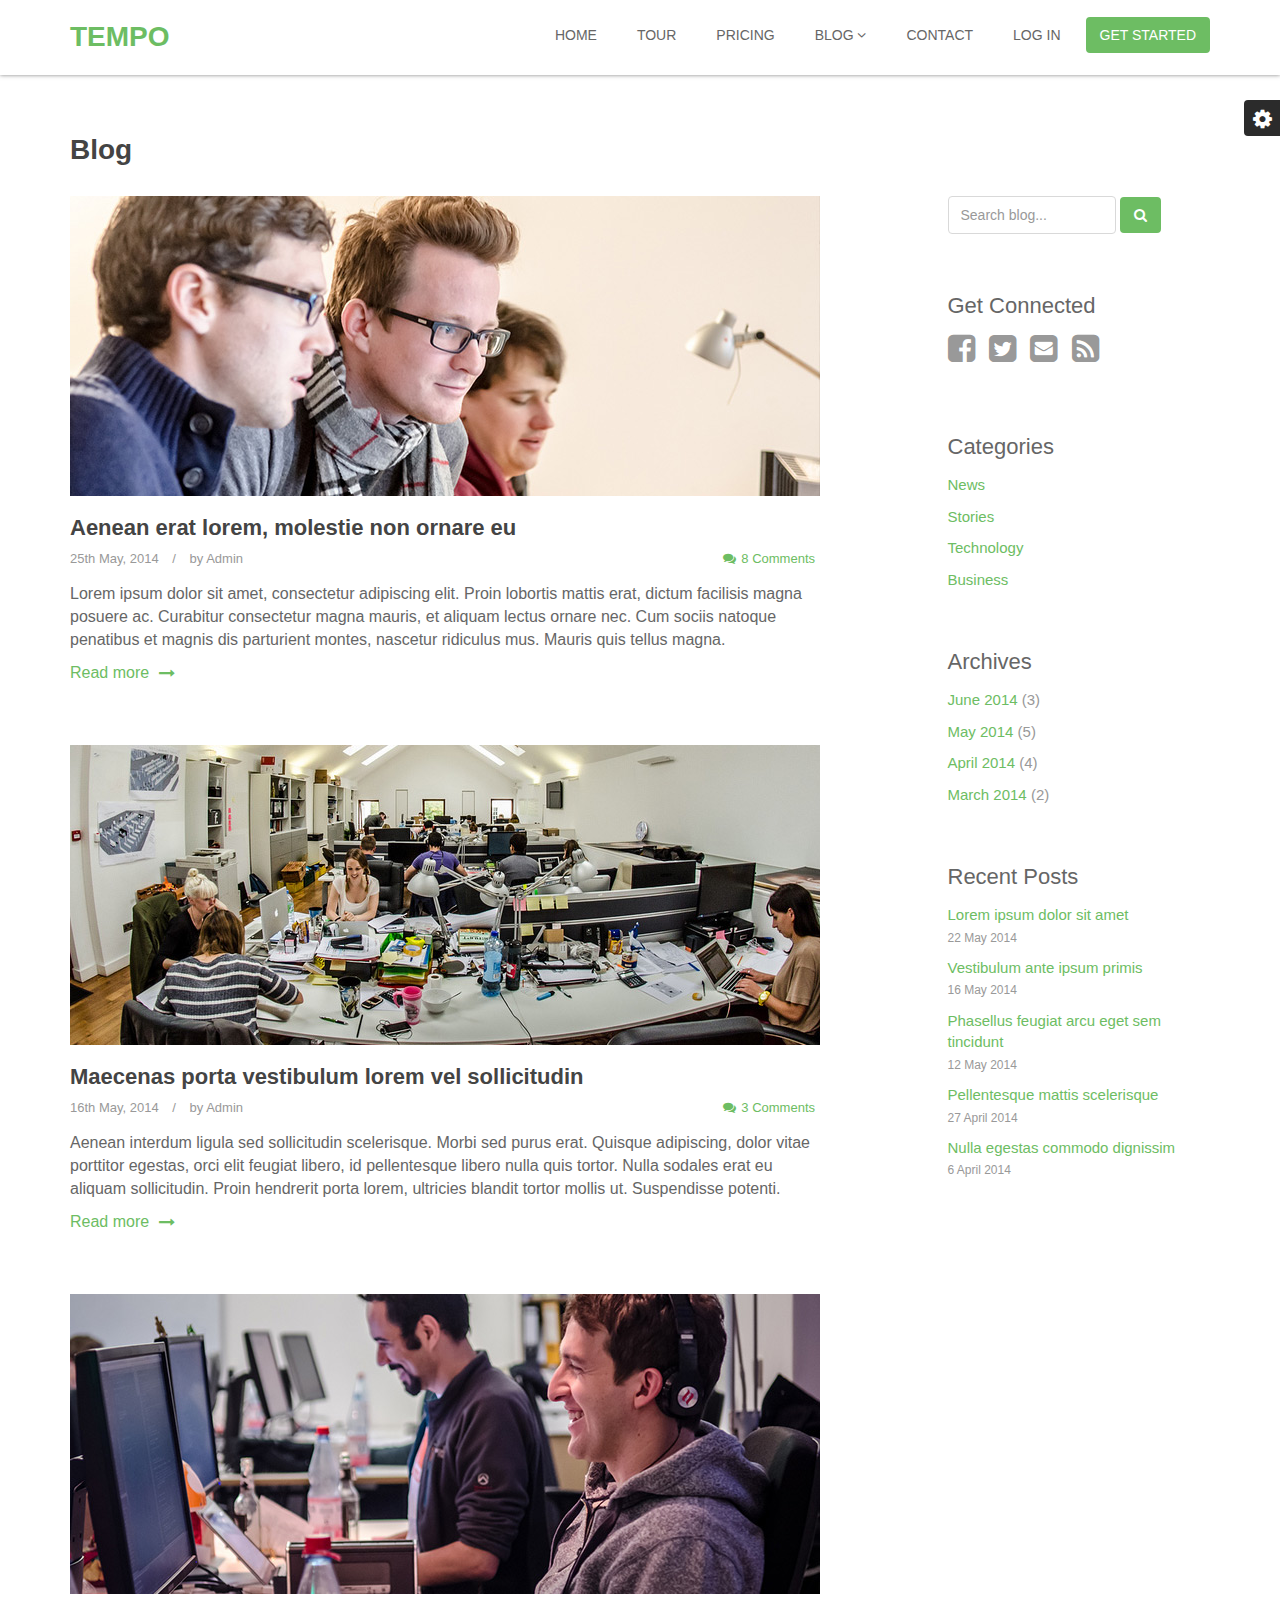
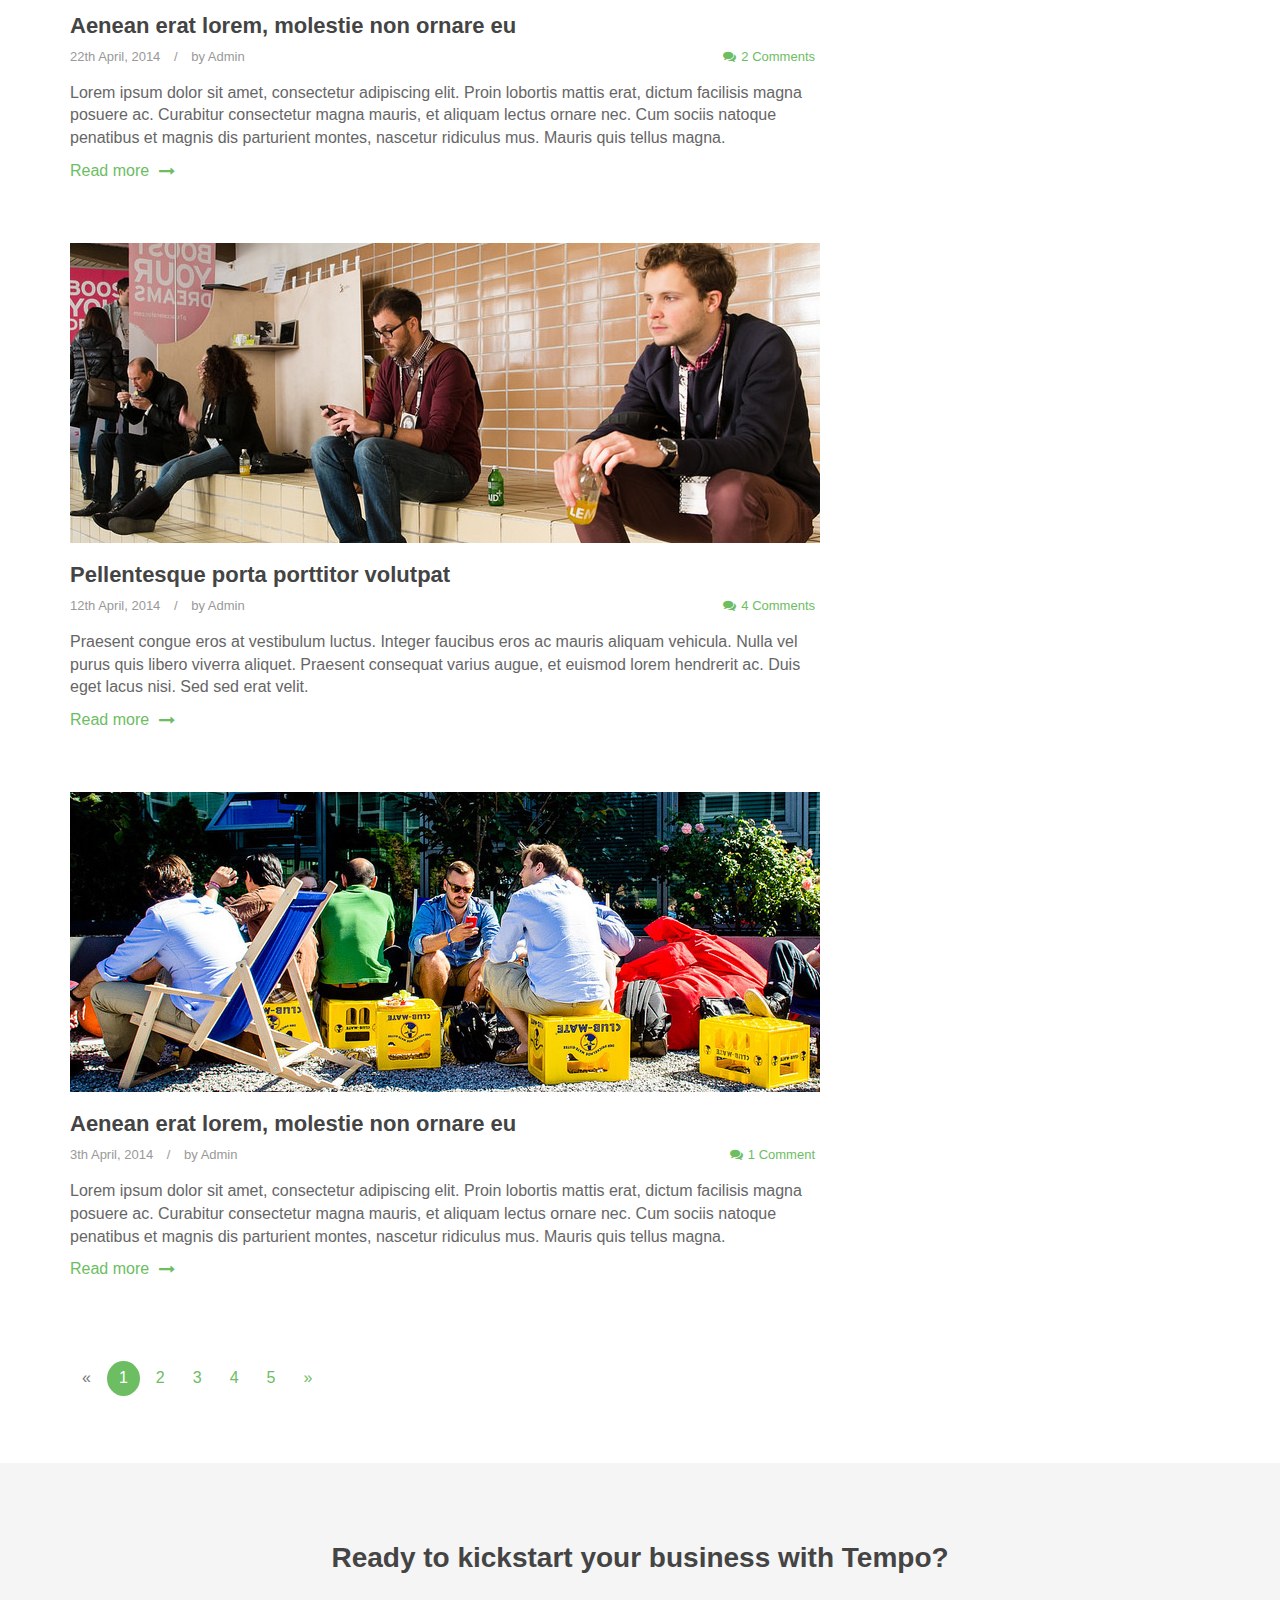
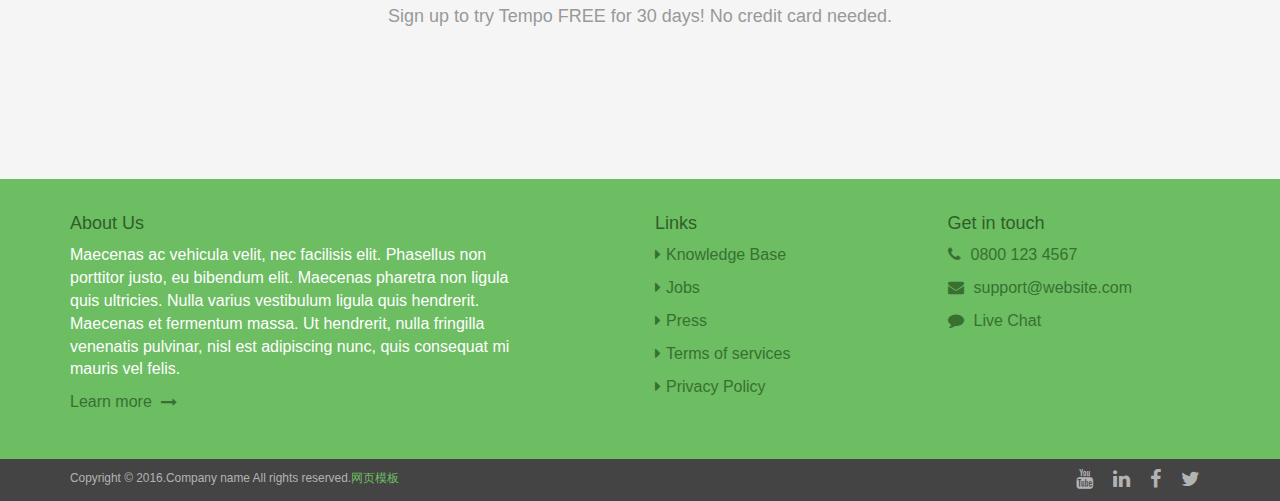
==== personal/src/main/webapp/blog.html @ 887e9d1a "commit" ====
﻿<!DOCTYPE html>
<!--[if IE 8]> <html lang="en" class="ie8"> <![endif]-->  
<!--[if IE 9]> <html lang="en" class="ie9"> <![endif]-->  
<!--[if !IE]><!--> <html lang="en"> <!--<![endif]-->  
<head>
    <title></title>
    <!-- Meta -->
    <meta charset="utf-8">
    <meta http-equiv="X-UA-Compatible" content="IE=edge">
    <meta name="viewport" content="width=device-width, initial-scale=1.0">
    <meta name="description" content="">
    <meta name="author" content="">    
    <link rel="shortcut icon" href="favicon.ico">  
    <!---<link href='http://fonts.googleapis.com/css?family=Lato:300,400,300italic,400italic' rel='stylesheet' type='text/css'>
    <link href='http://fonts.googleapis.com/css?family=Montserrat:400,700' rel='stylesheet' type='text/css'>--->
    <!-- Global CSS -->
    <link rel="stylesheet" href="assets/plugins/bootstrap/css/bootstrap.min.css">   
    <!-- Plugins CSS -->    
    <link rel="stylesheet" href="assets/plugins/font-awesome/css/font-awesome.css">
    <link rel="stylesheet" href="assets/plugins/pe-icon-7-stroke/css/pe-icon-7-stroke.css"> 
    <link rel="stylesheet" href="assets/plugins/animate-css/animate.min.css">
    <!-- Theme CSS -->  
    <link id="theme-style" rel="stylesheet" href="assets/css/styles.css">
    <!-- HTML5 shim and Respond.js for IE8 support of HTML5 elements and media queries -->
    <!--[if lt IE 9]>
      <script src="https://oss.maxcdn.com/html5shiv/3.7.2/html5shiv.min.js"></script>
      <script src="https://oss.maxcdn.com/respond/1.4.2/respond.min.js"></script>
    <![endif]-->
</head> 

<body class="blog-page">    
    <div class="wrapper">
        <!-- ******HEADER****** --> 
        <header id="header" class="header">  
            <div class="container">            
                <h1 class="logo pull-left">
                    <a href="index.html">
                        <span class="logo-title">Tempo</span>
                    </a>
                </h1><!--//logo-->              
                <nav id="main-nav" class="main-nav navbar-right" role="navigation">
                    <div class="navbar-header">
                        <button class="navbar-toggle" type="button" data-toggle="collapse" data-target="#navbar-collapse">
                            <span class="sr-only">Toggle navigation</span>
                            <span class="icon-bar"></span>
                            <span class="icon-bar"></span>
                            <span class="icon-bar"></span>
                        </button><!--//nav-toggle-->
                    </div><!--//navbar-header-->            
                    <div class="navbar-collapse collapse" id="navbar-collapse">
                        <ul class="nav navbar-nav">
                            <li class="nav-item"><a href="index.html">Home</a></li>
                            <li class="nav-item"><a href="tour.html">Tour</a></li>
                            <li class="nav-item"><a href="pricing.html">Pricing</a></li>
                            <li class="nav-item dropdown">
                                <a class="dropdown-toggle" data-toggle="dropdown" data-hover="dropdown" data-delay="0" data-close-others="false" href="blog.html">Blog <i class="fa fa-angle-down"></i></a>
                                <ul class="dropdown-menu">
                                    <li><a href="blog.html">Blog Home</a></li>
                                    <li><a href="blog-single.html">Single Blog Post</a></li>
                                    <li><a href="404.html">404 Page</a></li>
                                    <li><a href="email-templates/tempo-email-color-1.html">Email Template (10 Colour Options)</a></li>           
                                </ul>
                            </li><!--//dropdown--> 
                            <li class="nav-item"><a href="contact.html">Contact</a></li>
                            <li class="nav-item"><button type="button" class="login-trigger btn btn-link" data-toggle="modal" data-target="#login-modal">Log in</button></li>
                            <li class="nav-item nav-item-cta last"><button type="button" class="btn btn-cta btn-cta-primary" data-toggle="modal" data-target="#signup-modal" >Get Started</button></li>
                        </ul><!--//nav-->
                    </div><!--//navabr-collapse-->
                </nav><!--//main-nav-->           
            </div><!--//container-->
        </header><!--//header-->
        
        <!-- ******BLOG LIST****** --> 
        <div class="blog container">
            <h2 class="title">Blog</h2>
            <div class="row">
                <div id="blog-list" class="blog-list section col-md-8 col-sm-8 col-xs-12">
                    <article class="post">
                        <div class="post-thumb">
                            <img class="img-responsive" src="assets/images/posts/post-1.jpg" alt="" />
                        </div><!--//post-thumb-->
                        <div class="content">
                            <h3 class="post-title"><a href="blog-single.html">Aenean erat lorem, molestie non ornare eu</a></h3>
                            <div class="meta">
                                <ul class="meta-list list-inline">                                       
                                	<li class="post-time post_date date updated">25th May, 2014</li>
                                	<li class="post-author"> by <a href="#">Admin</a></li>
                                	<li class="post-comments-link">
                            	        <a href="blog-single.html#comment-area"><i class="fa fa-comments"></i>8 Comments</a>
                            	    </li>
                            	</ul><!--//meta-list-->                           	
                            </div><!--meta-->
                            <div class="post-entry">
                            <p>Lorem ipsum dolor sit amet, consectetur adipiscing elit. Proin lobortis mattis erat, dictum facilisis magna posuere ac. Curabitur consectetur magna mauris, et aliquam lectus ornare nec. Cum sociis natoque penatibus et magnis dis parturient montes, nascetur ridiculus mus. Mauris quis tellus magna.</p>
                            <a class="read-more" href="blog-single.html">Read more <i class="fa fa-long-arrow-right"></i></a>
                            </div>
                        </div>
                    </article><!--//post-->
                    
                    <article class="post">
                        <div class="post-thumb">
                            <img class="img-responsive" src="assets/images/posts/post-2.jpg" alt="" />
                        </div><!--//post-thumb-->
                        <div class="content">
                            <h3 class="post-title"><a href="blog-single.html">Maecenas porta vestibulum lorem vel sollicitudin</a></h3>
                            <div class="meta">
                                <ul class="meta-list list-inline">                                       
                                	<li class="post-time post_date date updated">16th May, 2014</li>
                                	<li class="post-author"> by <a href="#">Admin</a></li>
                                	<li class="post-comments-link">
                            	        <a href="blog-single.html#comment-area"><i class="fa fa-comments"></i>3 Comments</a>
                            	    </li>
                            	</ul><!--//meta-list-->                           	
                            </div><!--meta-->
                            <div class="post-entry">
                            <p>Aenean interdum ligula sed sollicitudin scelerisque. Morbi sed purus erat. Quisque adipiscing, dolor vitae porttitor egestas, orci elit feugiat libero, id pellentesque libero nulla quis tortor. Nulla sodales erat eu aliquam sollicitudin. Proin hendrerit porta lorem, ultricies blandit tortor mollis ut. Suspendisse potenti.</p>
                            <a class="read-more" href="blog-single.html">Read more <i class="fa fa-long-arrow-right"></i></a>
                            </div>
                        </div>
                    </article><!--//post-->
                    
                    <article class="post">
                        <div class="post-thumb">
                            <img class="img-responsive" src="assets/images/posts/post-3.jpg" alt="" />
                        </div><!--//post-thumb-->
                        <div class="content">
                            <h3 class="post-title"><a href="blog-single.html">Aenean erat lorem, molestie non ornare eu</a></h3>
                            <div class="meta">
                                <ul class="meta-list list-inline">                                       
                                	<li class="post-time post_date date updated">22th April, 2014</li>
                                	<li class="post-author"> by <a href="#">Admin</a></li>
                                	<li class="post-comments-link">
                            	        <a href="blog-single.html#comment-area"><i class="fa fa-comments"></i>2 Comments</a>
                            	    </li>
                            	</ul><!--//meta-list-->                           	
                            </div><!--meta-->
                            <div class="post-entry">
                            <p>Lorem ipsum dolor sit amet, consectetur adipiscing elit. Proin lobortis mattis erat, dictum facilisis magna posuere ac. Curabitur consectetur magna mauris, et aliquam lectus ornare nec. Cum sociis natoque penatibus et magnis dis parturient montes, nascetur ridiculus mus. Mauris quis tellus magna.</p>
                            <a class="read-more" href="blog-single.html">Read more <i class="fa fa-long-arrow-right"></i></a>
                            </div>
                        </div>
                    </article><!--//post-->
                    
                    <article class="post">
                        <div class="post-thumb">
                            <img class="img-responsive" src="assets/images/posts/post-4.jpg" alt="" />
                        </div><!--//post-thumb-->
                        <div class="content">
                            <h3 class="post-title"><a href="blog-single.html">Pellentesque porta porttitor volutpat</a></h3>
                            <div class="meta">
                                <ul class="meta-list list-inline">                                       
                                	<li class="post-time post_date date updated">12th April, 2014</li>
                                	<li class="post-author"> by <a href="#">Admin</a></li>
                                	<li class="post-comments-link">
                            	        <a href="blog-single.html#comment-area"><i class="fa fa-comments"></i>4 Comments</a>
                            	    </li>
                            	</ul><!--//meta-list-->                           	
                            </div><!--meta-->
                            <div class="post-entry">
                            <p>Praesent congue eros at vestibulum luctus. Integer faucibus eros ac mauris aliquam vehicula. Nulla vel purus quis libero viverra aliquet. Praesent consequat varius augue, et euismod lorem hendrerit ac. Duis eget lacus nisi. Sed sed erat velit.</p>
                            <a class="read-more" href="blog-single.html">Read more <i class="fa fa-long-arrow-right"></i></a>
                            </div>
                        </div>
                    </article><!--//post-->
                    
                    <article class="post">
                        <div class="post-thumb">
                            <img class="img-responsive" src="assets/images/posts/post-5.jpg" alt="" />
                        </div><!--//post-thumb-->
                        <div class="content">
                            <h3 class="post-title"><a href="blog-single.html">Aenean erat lorem, molestie non ornare eu</a></h3>
                            <div class="meta">
                                <ul class="meta-list list-inline">                                       
                                	<li class="post-time post_date date updated">3th April, 2014</li>
                                	<li class="post-author"> by <a href="#">Admin</a></li>
                                	<li class="post-comments-link">
                            	        <a href="blog-single.html#comment-area"><i class="fa fa-comments"></i>1 Comment</a>
                            	    </li>
                            	</ul><!--//meta-list-->                           	
                            </div><!--meta-->
                            <div class="post-entry">
                            <p>Lorem ipsum dolor sit amet, consectetur adipiscing elit. Proin lobortis mattis erat, dictum facilisis magna posuere ac. Curabitur consectetur magna mauris, et aliquam lectus ornare nec. Cum sociis natoque penatibus et magnis dis parturient montes, nascetur ridiculus mus. Mauris quis tellus magna.</p>
                            <a class="read-more" href="blog-single.html">Read more <i class="fa fa-long-arrow-right"></i></a>
                            </div>
                        </div>
                    </article><!--//post-->
                    <ul class="pagination">
                        <li class="disabled"><a href="#">&laquo;</a></li>
                        <li class="active"><a href="#">1<span class="sr-only">(current)</span></a></li>
                        <li><a href="#">2</a></li>
                        <li><a href="#">3</a></li>
                        <li><a href="#">4</a></li>
                        <li><a href="#">5</a></li>
                        <li><a href="#">&raquo;</a></li>
                    </ul><!--//pagination-->
                </div><!--//blog-list-->
                
                <aside id="blog-sidebar" class="blog-sidebar col-md-3 col-sm-4 col-xs-12 col-md-offset-1 col-sm-offset-0 col-xs-offset-0">
                    <section class="widget search">
                        <h3 class="sr-only title">Search Blog</h3>
                        <form class="search-blog-form">
                            <div class="form-group">
                                <input type="text" class="form-control" placeholder="Search blog...">
                            </div>
                            <button type="submit" class="btn btn-cta btn-cta-primary"><i class="fa fa-search"></i></button>
                        </form>
                    </section><!--//search-->
                    <section class="widget social">
                        <h3 class="title">Get Connected</h3>
                        <ul class="list-inline">
                            <li><a href="#"><i class="fa fa-facebook-square"></i></a></li>
                            <li><a href="#"><i class="fa fa-twitter-square"></i></a></li>
                            <li><a href="#"><i class="fa fa-envelope-square"></i></a></li>
                            <li><a href="#"><i class="fa fa-rss-square"></i></a></li>
                        </ul>
                    </section><!--//widget-->
                    <section class="widget categories">
                        <h3 class="title">Categories</h3>
                        <ul class="list-unstyled">
                            <li><a href="#">News</a></li>
                            <li><a href="#">Stories</a></li>
                            <li><a href="#">Technology</a></li>
                            <li><a href="#">Business</a></li>
                        </ul>
                    </section><!--//widget-->
                    <section class="widget archives">
                        <h3 class="title">Archives</h3>
                        <ul class="list-unstyled">
                            <li><a href="#">June 2014 <span class="count">(3)</span></a></li>
                            <li><a href="#">May 2014 <span class="count">(5)</span></a></li>
                            <li><a href="#">April 2014 <span class="count">(4)</span></a></li>
                            <li><a href="#">March 2014 <span class="count">(2)</span></a></li>
                        </ul>
                    </section><!--//widget-->
                    <section class="widget recent-posts">
                        <h3 class="title">Recent Posts</h3>
                        <ul class="list-unstyled">
                            <li><a href="#">Lorem ipsum dolor sit amet</a><br /><span class="date">22 May 2014</span></li>
                            <li><a href="#">Vestibulum ante ipsum primis</a><br /><span class="date">16 May 2014</span></li>
                            <li><a href="#">Phasellus feugiat arcu eget sem tincidunt </a><br /><span class="date">12 May 2014</span></li>
                            <li><a href="#">Pellentesque mattis scelerisque</a><br /><span class="date">27 April 2014</span></li>
                            <li><a href="#">Nulla egestas commodo dignissim</a><br /><span class="date">6 April 2014</span></li>
                        </ul>
                    </section><!--//widget-->
                </aside><!--//blog-side-bar-->               
            </div><!--//row-->
        </div><!--//blog-->
        
        <!-- ******SIGNUP****** --> 
        <section id="signup" class="signup has-bg-color">
            <div class="container text-center">
                <h2 class="title">Ready to kickstart your business with Tempo?</h2>
                <p class="summary">Sign up to try Tempo FREE for 30 days! No credit card needed.</p>
                <form class="signup-form" method="post" action="#">
                    <div class="form-group">
                        <label class="sr-only" for="semail2">Your email</label>
                        <input type="email" id="semail2" name="semail2" class="form-control" placeholder="Enter your email address" required>
                    </div>
                    <button type="submit" class="btn btn-cta btn-cta-primary">SIGN UP</button>
                </form><!--//signup-form-->
            </div>
        </section><!--//signup-->
        
    </div><!--//wrapper-->
    
    <!-- ******FOOTER****** --> 
    <footer class="footer">
        <div class="footer-content">
            <div class="container">
                <div class="row">
                    <div class="footer-col col-md-5 col-sm-7 col-sm-12 about">
                        <div class="footer-col-inner">
                            <h3 class="title">About Us</h3>
                            <p>Maecenas ac vehicula velit, nec facilisis elit. Phasellus non porttitor justo, eu bibendum elit. Maecenas pharetra non ligula quis ultricies. Nulla varius vestibulum ligula quis hendrerit. Maecenas et fermentum massa. Ut hendrerit, nulla fringilla venenatis pulvinar, nisl est adipiscing nunc, quis consequat mi mauris vel felis.</p>
                            <p><a class="more" href="#">Learn more <i class="fa fa-long-arrow-right"></i></a></p>
                            
                        </div><!--//footer-col-inner-->
                    </div><!--//foooter-col-->
                    <div class="footer-col col-md-3 col-sm-4 col-md-offset-1 links">
                        <div class="footer-col-inner">
                            <h3 class="title">Links</h3>
                            <ul class="list-unstyled">
                                <li><a href="#"><i class="fa fa-caret-right"></i>Knowledge Base</a></li>
                                <li><a href="#"><i class="fa fa-caret-right"></i>Jobs</a></li>
                                <li><a href="#"><i class="fa fa-caret-right"></i>Press</a></li>
                                <li><a href="#"><i class="fa fa-caret-right"></i>Terms of services</a></li>
                                <li><a href="#"><i class="fa fa-caret-right"></i>Privacy Policy</a></li>
                            </ul>
                        </div><!--//footer-col-inner-->
                    </div><!--//foooter-col-->                 
                    <div class="footer-col col-md-3 col-sm-12 contact">
                        <div class="footer-col-inner">
                            <h3 class="title">Get in touch</h3>
                            <div class="row">
                                <p class="tel col-md-12 col-sm-4"><i class="fa fa-phone"></i>0800 123 4567</p>
                                <p class="email col-md-12 col-sm-4"><i class="fa fa-envelope"></i><a href="#">support@website.com</a></p>
                                <p class="email col-md-12 col-sm-4"><i class="fa fa-comment"></i><a href="#">Live Chat</a></p>    
                            </div> 
                        </div><!--//footer-col-inner-->            
                    </div><!--//foooter-col-->   
                </div><!--//row-->
            </div><!--//container-->        
        </div><!--//footer-content-->
        <div class="bottom-bar">
            <div class="container">
                <div class="row">
                    <small class="copyright col-md-6 col-sm-6 col-xs-12">Copyright &copy; 2016.Company name All rights reserved.<a target="_blank" href="http://sc.chinaz.com/moban/">&#x7F51;&#x9875;&#x6A21;&#x677F;</a></small>
                    <ul class="social col-md-6 col-sm-6 col-xs-12 list-inline">
                        <li><a href="#" ><i class="fa fa-twitter"></i></a></li>
                        <li><a href="#" ><i class="fa fa-facebook"></i></a></li>                        
                        <li><a href="#" ><i class="fa fa-linkedin"></i></a></li>
                        <li class="last"><a href="#" ><i class="fa fa-youtube"></i></a></li>
                    </ul><!--//social-->
                </div><!--//row-->
            </div><!--//container-->
        </div><!--//bottom-bar-->
    </footer><!--//footer-->
    
    
    <!-- Login Modal -->
    <div class="modal modal-login" id="login-modal" tabindex="-1" role="dialog" aria-labelledby="loginModalLabel" aria-hidden="true">
        <div class="modal-dialog">
            <div class="modal-content">
                <div class="modal-header">
                    <button type="button" class="close" data-dismiss="modal" aria-hidden="true">&times;</button>
                    <h4 id="loginModalLabel" class="modal-title text-center">Log in to your account</h4>
                </div>
                <div class="modal-body">
                    <div class="social-login text-center">                        
                        <ul class="list-unstyled social-login">
                            <li><button class="twitter-btn btn" type="button"><i class="fa fa-twitter"></i>Log in with Twitter</button></li>
                            <li><button class="facebook-btn btn" type="button"><i class="fa fa-facebook"></i>Log in with Facebook</button></li>
                            <li><button class="google-btn btn" type="button"><i class="fa fa-google-plus"></i>Log in with Google</button></li>
                        </ul>
                    </div>
                    <div class="divider"><span>Or</span></div>
                    <div class="login-form-container">
                        <form class="login-form">                
                            <div class="form-group email">
                                <label class="sr-only" for="login-email">Your email</label>
                                <input id="login-email" name="login-email" type="email" class="form-control login-email" placeholder="Your email">
                            </div><!--//form-group-->
                            <div class="form-group password">
                                <label class="sr-only" for="login-password">Password</label>
                                <input id="login-password" name="login-password" type="password" class="form-control login-password" placeholder="Password">
                                <p class="forgot-password">
                                    <a href="#" id="resetpass-link" data-toggle="modal" data-target="#resetpass-modal">Forgot password?</a>
                                </p>
                            </div><!--//form-group-->
                            <button type="submit" class="btn btn-block btn-cta-primary">Log in</button>
                            <div class="checkbox remember">
                                <label>
                                    <input type="checkbox"> Remember me
                                </label>
                            </div><!--//checkbox-->
                        </form>
                    </div><!--//login-form-container-->
                </div><!--//modal-body-->
                <div class="modal-footer">
                    <p>New to Tempo? <a class="signup-link" id="signup-link" href="#">Sign up now</a></p>                    
                </div><!--//modal-footer-->
            </div><!--//modal-content-->
        </div><!--//modal-dialog-->
    </div><!--//modal-->
    
    <!-- Signup Modal -->
    <div class="modal modal-signup" id="signup-modal" tabindex="-1" role="dialog" aria-labelledby="signupModalLabel" aria-hidden="true">
        <div class="modal-dialog">
            <div class="modal-content">
                <div class="modal-header">
                    <button type="button" class="close" data-dismiss="modal" aria-hidden="true">&times;</button>
                    <h4 id="signupModalLabel" class="modal-title text-center">New to Tempo? Sign up now.</h4>
                    <p class="intro text-center">It only takes 3 minutes!</p>
                    <p></p>
                </div>
                <div class="modal-body">
                    <div class="social-login text-center">                        
                        <ul class="list-unstyled social-login">
                            <li><button class="twitter-btn btn" type="button"><i class="fa fa-twitter"></i>Sign up with Twitter</button></li>
                            <li><button class="facebook-btn btn" type="button"><i class="fa fa-facebook"></i>Sign up with Facebook</button></li>
                            <li><button class="google-btn btn" type="button"><i class="fa fa-google-plus"></i>Sign up with Google</button></li>
                        </ul>
                        <p class="note">Don't worry, we won't post anything without your permission.</p>
                    </div>
                    <div class="divider"><span>Or</span></div>
                    <div class="login-form-container">
                        <form class="login-form">                
                            <div class="form-group email">
                                <label class="sr-only" for="signup-email">Your email</label>
                                <input id="signup-email" name="signup-email" type="email" class="form-control login-email" placeholder="Your email">
                            </div><!--//form-group-->
                            <div class="form-group password">
                                <label class="sr-only" for="signup-password">Your password</label>
                                <input id="signup-password" name="signup-password" type="password" class="form-control login-password" placeholder="Password">
                            </div><!--//form-group-->
                            <button type="submit" class="btn btn-block btn-cta-primary">Sign up</button>
                            <p class="note">By signing up, you agree to our terms of services and privacy policy.</p>
                        </form>
                    </div><!--//login-form-container-->
                </div><!--//modal-body-->
                <div class="modal-footer">
                    <p>Already have an account? <a class="login-link" id="login-link" href="#">Log in</a></p>                    
                </div><!--//modal-footer-->
            </div><!--//modal-content-->
        </div><!--//modal-dialog-->
    </div><!--//modal-->
    
    <!-- Reset Password Modal -->
    <div class="modal modal-resetpass" id="resetpass-modal" tabindex="-1" role="dialog" aria-labelledby="resetpassModalLabel" aria-hidden="true">
        <div class="modal-dialog">
            <div class="modal-content">
                <div class="modal-header">
                    <button type="button" class="close" data-dismiss="modal" aria-hidden="true">&times;</button>
                    <h4 id="resetpassModalLabel" class="modal-title text-center">Password Reset</h4>
                </div>
                <div class="modal-body">
                    <div class="resetpass-form-container">
                        <p class="intro">Please enter your email address below and we'll email you a link to a page where you can easily create a new password.</p>
                        <form class="resetpass-form">                
                            <div class="form-group email">
                                <label class="sr-only" for="reg-email">Your email</label>
                                <input id="reg-email" name="reg-email" type="email" class="form-control login-email" placeholder="Your email">
                            </div><!--//form-group-->
                            <button type="submit" class="btn btn-block btn-cta-primary">Reset Password</button>
                        </form>
                    </div><!--//login-form-container-->
                </div><!--//modal-body-->
                <div class="modal-footer">
                    <p>I want to <a class="back-to-login-link" id="back-to-login-link" href="#">return to login</a></p>                    
                </div><!--//modal-footer-->
            </div><!--//modal-content-->
        </div><!--//modal-dialog-->
    </div><!--//modal-->
    
    <!-- *****CONFIGURE STYLE****** -->  
    <div class="config-wrapper">
        <div class="config-wrapper-inner">
            <a id="config-trigger" class="config-trigger" href="#"><i class="fa fa-cog"></i></a>
            <div id="config-panel" class="config-panel">
                <h5>Choose Colour</h5>
                <ul id="color-options" class="list-unstyled list-inline">
                    <li class="theme-1 active" ><a data-style="assets/css/styles.css" href="#"></a></li>
                    <li class="theme-2"><a data-style="assets/css/styles-2.css" href="#"></a></li>
                    <li class="theme-3"><a data-style="assets/css/styles-3.css" href="#"></a></li>
                    <li class="theme-4"><a data-style="assets/css/styles-4.css" href="#"></a></li>
                    
                    <li class="theme-5"><a data-style="assets/css/styles-5.css" href="#"></a></li> 
                    
                    <li class="theme-6"><a data-style="assets/css/styles-6.css" href="#"></a></li>
                    <li class="theme-7"><a data-style="assets/css/styles-7.css" href="#"></a></li>
                    <li class="theme-8"><a data-style="assets/css/styles-8.css" href="#"></a></li>
                    
                    <li class="theme-9"><a data-style="assets/css/styles-9.css" href="#"></a></li>
                    <li class="theme-10"><a data-style="assets/css/styles-10.css" href="#"></a></li>
                    
                </ul><!--//color-options-->
                <a id="config-close" class="close" href="#"><i class="fa fa-times-circle"></i></a>
            </div><!--//configure-panel-->
        </div><!--//config-wrapper-inner-->
    </div><!--//config-wrapper-->
 
    <!-- Javascript -->          
    <script type="text/javascript" src="assets/plugins/jquery-1.12.3.min.js"></script>
    <script type="text/javascript" src="assets/plugins/bootstrap/js/bootstrap.min.js"></script> 
    <script type="text/javascript" src="assets/plugins/bootstrap-hover-dropdown.min.js"></script>
    <script type="text/javascript" src="assets/plugins/jquery-inview/jquery.inview.min.js"></script>
    <script type="text/javascript" src="assets/plugins/isMobile/isMobile.min.js"></script>     
    <script type="text/javascript" src="assets/plugins/back-to-top.js"></script>
    <script type="text/javascript" src="assets/plugins/jquery-placeholder/jquery.placeholder.js"></script>    
    <script type="text/javascript" src="assets/plugins/FitVids/jquery.fitvids.js"></script>
    <script type="text/javascript" src="assets/plugins/flexslider/jquery.flexslider-min.js"></script>    
    <script type="text/javascript" src="assets/js/main.js"></script> 
    <!--[if !IE]>--> 
    <script type="text/javascript" src="assets/js/animations.js"></script> 
    <!--<![endif]-->           
</body>
</html>
---- personal/src/main/webapp/assets/plugins/pe-icon-7-stroke/css/pe-icon-7-stroke.css ----
@font-face {
	font-family: 'Pe-icon-7-stroke';
	src:url('../fonts/Pe-icon-7-stroke.eot?d7yf1v');
	src:url('../fonts/Pe-icon-7-stroke.eot?#iefixd7yf1v') format('embedded-opentype'),
		url('../fonts/Pe-icon-7-stroke.woff?d7yf1v') format('woff'),
		url('../fonts/Pe-icon-7-stroke.ttf?d7yf1v') format('truetype'),
		url('../fonts/Pe-icon-7-stroke.svg?d7yf1v#Pe-icon-7-stroke') format('svg');
	font-weight: normal;
	font-style: normal;
}

[class^="pe-7s-"], [class*=" pe-7s-"] {
	display: inline-block;
	font-family: 'Pe-icon-7-stroke';
	speak: none;
	font-style: normal;
	font-weight: normal;
	font-variant: normal;
	text-transform: none;
	line-height: 1;

	/* Better Font Rendering =========== */
	-webkit-font-smoothing: antialiased;
	-moz-osx-font-smoothing: grayscale;
}

.pe-7s-album:before {
	content: "\e6aa";
}
.pe-7s-arc:before {
	content: "\e6ab";
}
.pe-7s-back-2:before {
	content: "\e6ac";
}
.pe-7s-bandaid:before {
	content: "\e6ad";
}
.pe-7s-car:before {
	content: "\e6ae";
}
.pe-7s-diamond:before {
	content: "\e6af";
}
.pe-7s-door-lock:before {
	content: "\e6b0";
}
.pe-7s-eyedropper:before {
	content: "\e6b1";
}
.pe-7s-female:before {
	content: "\e6b2";
}
.pe-7s-gym:before {
	content: "\e6b3";
}
.pe-7s-hammer:before {
	content: "\e6b4";
}
.pe-7s-headphones:before {
	content: "\e6b5";
}
.pe-7s-helm:before {
	content: "\e6b6";
}
.pe-7s-hourglass:before {
	content: "\e6b7";
}
.pe-7s-leaf:before {
	content: "\e6b8";
}
.pe-7s-magic-wand:before {
	content: "\e6b9";
}
.pe-7s-male:before {
	content: "\e6ba";
}
.pe-7s-map-2:before {
	content: "\e6bb";
}
.pe-7s-next-2:before {
	content: "\e6bc";
}
.pe-7s-paint-bucket:before {
	content: "\e6bd";
}
.pe-7s-pendrive:before {
	content: "\e6be";
}
.pe-7s-photo:before {
	content: "\e6bf";
}
.pe-7s-piggy:before {
	content: "\e6c0";
}
.pe-7s-plugin:before {
	content: "\e6c1";
}
.pe-7s-refresh-2:before {
	content: "\e6c2";
}
.pe-7s-rocket:before {
	content: "\e6c3";
}
.pe-7s-settings:before {
	content: "\e6c4";
}
.pe-7s-shield:before {
	content: "\e6c5";
}
.pe-7s-smile:before {
	content: "\e6c6";
}
.pe-7s-usb:before {
	content: "\e6c7";
}
.pe-7s-vector:before {
	content: "\e6c8";
}
.pe-7s-wine:before {
	content: "\e6c9";
}
.pe-7s-cloud-upload:before {
	content: "\e68a";
}
.pe-7s-cash:before {
	content: "\e68c";
}
.pe-7s-close:before {
	content: "\e680";
}
.pe-7s-bluetooth:before {
	content: "\e68d";
}
.pe-7s-cloud-download:before {
	content: "\e68b";
}
.pe-7s-way:before {
	content: "\e68e";
}
.pe-7s-close-circle:before {
	content: "\e681";
}
.pe-7s-id:before {
	content: "\e68f";
}
.pe-7s-angle-up:before {
	content: "\e682";
}
.pe-7s-wristwatch:before {
	content: "\e690";
}
.pe-7s-angle-up-circle:before {
	content: "\e683";
}
.pe-7s-world:before {
	content: "\e691";
}
.pe-7s-angle-right:before {
	content: "\e684";
}
.pe-7s-volume:before {
	content: "\e692";
}
.pe-7s-angle-right-circle:before {
	content: "\e685";
}
.pe-7s-users:before {
	content: "\e693";
}
.pe-7s-angle-left:before {
	content: "\e686";
}
.pe-7s-user-female:before {
	content: "\e694";
}
.pe-7s-angle-left-circle:before {
	content: "\e687";
}
.pe-7s-up-arrow:before {
	content: "\e695";
}
.pe-7s-angle-down:before {
	content: "\e688";
}
.pe-7s-switch:before {
	content: "\e696";
}
.pe-7s-angle-down-circle:before {
	content: "\e689";
}
.pe-7s-scissors:before {
	content: "\e697";
}
.pe-7s-wallet:before {
	content: "\e600";
}
.pe-7s-safe:before {
	content: "\e698";
}
.pe-7s-volume2:before {
	content: "\e601";
}
.pe-7s-volume1:before {
	content: "\e602";
}
.pe-7s-voicemail:before {
	content: "\e603";
}
.pe-7s-video:before {
	content: "\e604";
}
.pe-7s-user:before {
	content: "\e605";
}
.pe-7s-upload:before {
	content: "\e606";
}
.pe-7s-unlock:before {
	content: "\e607";
}
.pe-7s-umbrella:before {
	content: "\e608";
}
.pe-7s-trash:before {
	content: "\e609";
}
.pe-7s-tools:before {
	content: "\e60a";
}
.pe-7s-timer:before {
	content: "\e60b";
}
.pe-7s-ticket:before {
	content: "\e60c";
}
.pe-7s-target:before {
	content: "\e60d";
}
.pe-7s-sun:before {
	content: "\e60e";
}
.pe-7s-study:before {
	content: "\e60f";
}
.pe-7s-stopwatch:before {
	content: "\e610";
}
.pe-7s-star:before {
	content: "\e611";
}
.pe-7s-speaker:before {
	content: "\e612";
}
.pe-7s-signal:before {
	content: "\e613";
}
.pe-7s-shuffle:before {
	content: "\e614";
}
.pe-7s-shopbag:before {
	content: "\e615";
}
.pe-7s-share:before {
	content: "\e616";
}
.pe-7s-server:before {
	content: "\e617";
}
.pe-7s-search:before {
	content: "\e618";
}
.pe-7s-film:before {
	content: "\e6a5";
}
.pe-7s-science:before {
	content: "\e619";
}
.pe-7s-disk:before {
	content: "\e6a6";
}
.pe-7s-ribbon:before {
	content: "\e61a";
}
.pe-7s-repeat:before {
	content: "\e61b";
}
.pe-7s-refresh:before {
	content: "\e61c";
}
.pe-7s-add-user:before {
	content: "\e6a9";
}
.pe-7s-refresh-cloud:before {
	content: "\e61d";
}
.pe-7s-paperclip:before {
	content: "\e69c";
}
.pe-7s-radio:before {
	content: "\e61e";
}
.pe-7s-note2:before {
	content: "\e69d";
}
.pe-7s-print:before {
	content: "\e61f";
}
.pe-7s-network:before {
	content: "\e69e";
}
.pe-7s-prev:before {
	content: "\e620";
}
.pe-7s-mute:before {
	content: "\e69f";
}
.pe-7s-power:before {
	content: "\e621";
}
.pe-7s-medal:before {
	content: "\e6a0";
}
.pe-7s-portfolio:before {
	content: "\e622";
}
.pe-7s-like2:before {
	content: "\e6a1";
}
.pe-7s-plus:before {
	content: "\e623";
}
.pe-7s-left-arrow:before {
	content: "\e6a2";
}
.pe-7s-play:before {
	content: "\e624";
}
.pe-7s-key:before {
	content: "\e6a3";
}
.pe-7s-plane:before {
	content: "\e625";
}
.pe-7s-joy:before {
	content: "\e6a4";
}
.pe-7s-photo-gallery:before {
	content: "\e626";
}
.pe-7s-pin:before {
	content: "\e69b";
}
.pe-7s-phone:before {
	content: "\e627";
}
.pe-7s-plug:before {
	content: "\e69a";
}
.pe-7s-pen:before {
	content: "\e628";
}
.pe-7s-right-arrow:before {
	content: "\e699";
}
.pe-7s-paper-plane:before {
	content: "\e629";
}
.pe-7s-delete-user:before {
	content: "\e6a7";
}
.pe-7s-paint:before {
	content: "\e62a";
}
.pe-7s-bottom-arrow:before {
	content: "\e6a8";
}
.pe-7s-notebook:before {
	content: "\e62b";
}
.pe-7s-note:before {
	content: "\e62c";
}
.pe-7s-next:before {
	content: "\e62d";
}
.pe-7s-news-paper:before {
	content: "\e62e";
}
.pe-7s-musiclist:before {
	content: "\e62f";
}
.pe-7s-music:before {
	content: "\e630";
}
.pe-7s-mouse:before {
	content: "\e631";
}
.pe-7s-more:before {
	content: "\e632";
}
.pe-7s-moon:before {
	content: "\e633";
}
.pe-7s-monitor:before {
	content: "\e634";
}
.pe-7s-micro:before {
	content: "\e635";
}
.pe-7s-menu:before {
	content: "\e636";
}
.pe-7s-map:before {
	content: "\e637";
}
.pe-7s-map-marker:before {
	content: "\e638";
}
.pe-7s-mail:before {
	content: "\e639";
}
.pe-7s-mail-open:before {
	content: "\e63a";
}
.pe-7s-mail-open-file:before {
	content: "\e63b";
}
.pe-7s-magnet:before {
	content: "\e63c";
}
.pe-7s-loop:before {
	content: "\e63d";
}
.pe-7s-look:before {
	content: "\e63e";
}
.pe-7s-lock:before {
	content: "\e63f";
}
.pe-7s-lintern:before {
	content: "\e640";
}
.pe-7s-link:before {
	content: "\e641";
}
.pe-7s-like:before {
	content: "\e642";
}
.pe-7s-light:before {
	content: "\e643";
}
.pe-7s-less:before {
	content: "\e644";
}
.pe-7s-keypad:before {
	content: "\e645";
}
.pe-7s-junk:before {
	content: "\e646";
}
.pe-7s-info:before {
	content: "\e647";
}
.pe-7s-home:before {
	content: "\e648";
}
.pe-7s-help2:before {
	content: "\e649";
}
.pe-7s-help1:before {
	content: "\e64a";
}
.pe-7s-graph3:before {
	content: "\e64b";
}
.pe-7s-graph2:before {
	content: "\e64c";
}
.pe-7s-graph1:before {
	content: "\e64d";
}
.pe-7s-graph:before {
	content: "\e64e";
}
.pe-7s-global:before {
	content: "\e64f";
}
.pe-7s-gleam:before {
	content: "\e650";
}
.pe-7s-glasses:before {
	content: "\e651";
}
.pe-7s-gift:before {
	content: "\e652";
}
.pe-7s-folder:before {
	content: "\e653";
}
.pe-7s-flag:before {
	content: "\e654";
}
.pe-7s-filter:before {
	content: "\e655";
}
.pe-7s-file:before {
	content: "\e656";
}
.pe-7s-expand1:before {
	content: "\e657";
}
.pe-7s-exapnd2:before {
	content: "\e658";
}
.pe-7s-edit:before {
	content: "\e659";
}
.pe-7s-drop:before {
	content: "\e65a";
}
.pe-7s-drawer:before {
	content: "\e65b";
}
.pe-7s-download:before {
	content: "\e65c";
}
.pe-7s-display2:before {
	content: "\e65d";
}
.pe-7s-display1:before {
	content: "\e65e";
}
.pe-7s-diskette:before {
	content: "\e65f";
}
.pe-7s-date:before {
	content: "\e660";
}
.pe-7s-cup:before {
	content: "\e661";
}
.pe-7s-culture:before {
	content: "\e662";
}
.pe-7s-crop:before {
	content: "\e663";
}
.pe-7s-credit:before {
	content: "\e664";
}
.pe-7s-copy-file:before {
	content: "\e665";
}
.pe-7s-config:before {
	content: "\e666";
}
.pe-7s-compass:before {
	content: "\e667";
}
.pe-7s-comment:before {
	content: "\e668";
}
.pe-7s-coffee:before {
	content: "\e669";
}
.pe-7s-cloud:before {
	content: "\e66a";
}
.pe-7s-clock:before {
	content: "\e66b";
}
.pe-7s-check:before {
	content: "\e66c";
}
.pe-7s-chat:before {
	content: "\e66d";
}
.pe-7s-cart:before {
	content: "\e66e";
}
.pe-7s-camera:before {
	content: "\e66f";
}
.pe-7s-call:before {
	content: "\e670";
}
.pe-7s-calculator:before {
	content: "\e671";
}
.pe-7s-browser:before {
	content: "\e672";
}
.pe-7s-box2:before {
	content: "\e673";
}
.pe-7s-box1:before {
	content: "\e674";
}
.pe-7s-bookmarks:before {
	content: "\e675";
}
.pe-7s-bicycle:before {
	content: "\e676";
}
.pe-7s-bell:before {
	content: "\e677";
}
.pe-7s-battery:before {
	content: "\e678";
}
.pe-7s-ball:before {
	content: "\e679";
}
.pe-7s-back:before {
	content: "\e67a";
}
.pe-7s-attention:before {
	content: "\e67b";
}
.pe-7s-anchor:before {
	content: "\e67c";
}
.pe-7s-albums:before {
	content: "\e67d";
}
.pe-7s-alarm:before {
	content: "\e67e";
}
.pe-7s-airplay:before {
	content: "\e67f";
}
---- personal/src/main/webapp/assets/css/styles.css ----
body {
  font-family: 'Lato', arial, sans-serif;
  color: #444;
  font-size: 16px;
  -webkit-font-smoothing: antialiased;
  -moz-osx-font-smoothing: grayscale;
}
html,
body {
  height: 100%;
}
.wrapper {
  min-height: 100%;
  margin-bottom: -296px;
  /* equal to footer height */
}
.wrapper:after {
  content: "";
  display: block;
  height: 296px;
  /* must be the same height as footer */
}
.footer {
  height: 296px;
  /* must be the same height as footer */
}
h1,
h2,
h3,
h4,
h5,
h6 {
  font-family: 'Montserrat', sans-serif;
  font-weight: bold;
}
p {
  color: #444;
  font-size: 16px;
}
a {
  color: #6dbd63;
  -webkit-transition: all 0.4s ease-in-out;
  -moz-transition: all 0.4s ease-in-out;
  -ms-transition: all 0.4s ease-in-out;
  -o-transition: all 0.4s ease-in-out;
}
a:hover {
  text-decoration: none;
  color: #48953f;
}
a:focus {
  text-decoration: none;
}
.btn,
a.btn {
  -webkit-transition: all 0.4s ease-in-out;
  -moz-transition: all 0.4s ease-in-out;
  -ms-transition: all 0.4s ease-in-out;
  -o-transition: all 0.4s ease-in-out;
  font-family: 'Montserrat', sans-serif;
  padding: 8px 16px;
}
.btn .fa,
a.btn .fa {
  color: #fff;
  margin-right: 5px;
}
a.btn-cta-primary,
.btn-cta-primary {
  background: #6dbd63;
  border: 2px solid #6dbd63;
  color: #fff;
  text-transform: uppercase;
}
a.btn-cta-primary:hover,
.btn-cta-primary:hover {
  background: #51a746;
  border: 2px solid #51a746;
  color: #fff;
}
a.btn-cta-secondary,
.btn-cta-secondary {
  background: #fff;
  border: 2px solid #6dbd63;
  color: #6dbd63;
}
a.btn-cta-secondary .fa,
.btn-cta-secondary .fa {
  margin-left: 5px;
  color: #6dbd63;
}
a.btn-cta-secondary:hover,
.btn-cta-secondary:hover {
  background: #fff;
  border: 2px solid #51a746;
  color: #51a746;
}
a.btn-cta-secondary:hover .fa,
.btn-cta-secondary:hover .fa {
  color: #51a746;
}
.form-control {
  -webkit-box-shadow: none;
  -moz-box-shadow: none;
  box-shadow: none;
  height: 40px;
  border-color: #d9d9d9;
}
.form-control:focus {
  border-color: #6dbd63;
  -webkit-box-shadow: none;
  -moz-box-shadow: none;
  box-shadow: none;
}
blockquote {
  font-size: 14px;
}
.text-highlight {
  color: #2e5f28;
}
#topcontrol {
  background: #8fcc87;
  color: #fff;
  text-align: center;
  display: inline-block;
  width: 35px;
  height: 35px;
  border: none;
  -webkit-border-radius: 2px;
  -moz-border-radius: 2px;
  -ms-border-radius: 2px;
  -o-border-radius: 2px;
  border-radius: 2px;
  -moz-background-clip: padding;
  -webkit-background-clip: padding-box;
  background-clip: padding-box;
  -webkit-transition: all 0.4s ease-in-out;
  -moz-transition: all 0.4s ease-in-out;
  -ms-transition: all 0.4s ease-in-out;
  -o-transition: all 0.4s ease-in-out;
}
#topcontrol:hover {
  background: #6dbd63;
}
#topcontrol .fa {
  position: relative;
  top: 3px;
  font-size: 25px;
}
input[type="text"],
input[type="email"],
input[type="password"],
input[type="submit"],
input[type="button"],
textarea,
select {
  appearance: none;
  /* for mobile safari */
  -webkit-appearance: none;
}
::-webkit-input-placeholder {
  /* WebKit browsers */
  color: #ccc;
}
:-moz-placeholder {
  /* Mozilla Firefox 4 to 18 */
  color: #ccc;
}
::-moz-placeholder {
  /* Mozilla Firefox 19+ */
  color: #ccc;
}
:-ms-input-placeholder {
  /* Internet Explorer 10+ */
  color: #ccc;
}
.delayp1 {
  animation-delay: .1s;
  -moz-animation-delay: .1s;
  -webkit-animation-delay: .1s;
  -o-animation-delay: .1s;
  transition-delay: .1s;
  -webkit-transition-delay: .1s;
  -moz-transition-delay: .1s;
  -o-transition-delay: .1s;
}
.delayp2 {
  animation-delay: .2s;
  -moz-animation-delay: .2s;
  -webkit-animation-delay: .2s;
  -o-animation-delay: .2s;
  transition-delay: .2s;
  -webkit-transition-delay: .2s;
  -moz-transition-delay: .2s;
  -o-transition-delay: .2s;
}
.delayp3 {
  animation-delay: .3s;
  -moz-animation-delay: .3s;
  -webkit-animation-delay: .3s;
  -o-animation-delay: .3s;
  transition-delay: .3s;
  -webkit-transition-delay: .3s;
  -moz-transition-delay: .3s;
  -o-transition-delay: .3s;
}
.delayp4 {
  animation-delay: .4s;
  -moz-animation-delay: .4s;
  -webkit-animation-delay: .4s;
  -o-animation-delay: .4s;
  transition-delay: .4s;
  -webkit-transition-delay: .4s;
  -moz-transition-delay: .4s;
  -o-transition-delay: .4s;
}
.delayp5 {
  animation-delay: .5s;
  -moz-animation-delay: .5s;
  -webkit-animation-delay: .5s;
  -o-animation-delay: .5s;
  transition-delay: .5s;
  -webkit-transition-delay: .5s;
  -moz-transition-delay: .5s;
  -o-transition-delay: .5s;
}
.delayp6 {
  animation-delay: .6s;
  -moz-animation-delay: .6s;
  -webkit-animation-delay: .6s;
  -o-animation-delay: .6s;
  transition-delay: .6s;
  -webkit-transition-delay: .6s;
  -moz-transition-delay: .6s;
  -o-transition-delay: .6s;
}
.delayp7 {
  animation-delay: .7s;
  -moz-animation-delay: .7s;
  -webkit-animation-delay: .7s;
  -o-animation-delay: .7s;
  transition-delay: .7s;
  -webkit-transition-delay: .7s;
  -moz-transition-delay: .7s;
  -o-transition-delay: .7s;
}
.delayp8 {
  animation-delay: .8s;
  -moz-animation-delay: .8s;
  -webkit-animation-delay: .8s;
  -o-animation-delay: .8s;
  transition-delay: .8s;
  -webkit-transition-delay: .8s;
  -moz-transition-delay: .8s;
  -o-transition-delay: .8s;
}
.delayp9 {
  animation-delay: .9s;
  -moz-animation-delay: .9s;
  -webkit-animation-delay: .9s;
  -o-animation-delay: .9s;
  transition-delay: .9s;
  -webkit-transition-delay: .9s;
  -moz-transition-delay: .9s;
  -o-transition-delay: .9s;
}
.delay1s {
  animation-delay: 1s;
  -moz-animation-delay: 1s;
  -webkit-animation-delay: 1s;
  -o-animation-delay: 1s;
  transition-delay: 1s;
  -webkit-transition-delay: 1s;
  -moz-transition-delay: 1s;
  -o-transition-delay: 1s;
}
.delay2s {
  animation-delay: 2s;
  -moz-animation-delay: 2s;
  -webkit-animation-delay: 2s;
  -o-animation-delay: 2s;
  transition-delay: 2s;
  -webkit-transition-delay: 2s;
  -moz-transition-delay: 2s;
  -o-transition-delay: 2s;
}
/* ======= Homepage Headline Background & Slideshow ======= */
.bg-slider-wrapper {
  content: "";
  position: absolute;
  width: 100%;
  top: 0;
  left: 0;
  height: 620px;
  background: #fff;
}
.bg-slider-wrapper .flexslider {
  margin: 0;
  -webkit-box-shadow: none;
  -moz-box-shadow: none;
  box-shadow: none;
  border: none;
  -webkit-border-radius: 0;
  -moz-border-radius: 0;
  -ms-border-radius: 0;
  -o-border-radius: 0;
  border-radius: 0;
  -moz-background-clip: padding;
  -webkit-background-clip: padding-box;
  background-clip: padding-box;
}
.bg-slider-wrapper .flexslider .slide {
  display: block;
  height: 620px;
}
.bg-slider-wrapper .flexslider .slide.slide-1 {
  background: #fff url('../images/background/promo-bg.jpg') no-repeat 50% top;
  -webkit-background-size: cover;
  -moz-background-size: cover;
  -o-background-size: cover;
  background-size: cover;
}
.bg-slider-wrapper .flexslider .slide.slide-2 {
  background: #fff url('../images/background/promo-bg-2.jpg') no-repeat 50% top;
  -webkit-background-size: cover;
  -moz-background-size: cover;
  -o-background-size: cover;
  background-size: cover;
}
.bg-slider-wrapper .flexslider .slide.slide-3 {
  background: #fff url('../images/background/promo-bg-3.jpg') no-repeat 50% top;
  -webkit-background-size: cover;
  -moz-background-size: cover;
  -o-background-size: cover;
  background-size: cover;
}
.bg-slider-wrapper .flexslider .flex-control-nav {
  z-index: 20;
  bottom: 45px;
  position: relative;
}
.bg-slider-wrapper .flexslider .flex-control-nav li a {
  background: rgba(255, 255, 255, 0.3);
}
.bg-slider-wrapper .flexslider .flex-control-nav li a.flex-active {
  background: rgba(255, 255, 255, 0.8);
}
/* ======= Header ======= */
.header {
  padding: 15px 0;
  background: #fff;
  z-index: 888;
  -webkit-box-shadow: 0 0 4px rgba(0, 0, 0, 0.5);
  -moz-box-shadow: 0 0 4px rgba(0, 0, 0, 0.5);
  box-shadow: 0 0 4px rgba(0, 0, 0, 0.5);
}
.header.navbar-fixed-top {
  border: none;
}
.header.navbar-fixed-top .main-nav .navbar-collapse {
  padding-left: 15px;
  padding-right: 15px;
}
.header h1.logo {
  margin-top: 0;
  margin-bottom: 0;
  text-transform: uppercase;
  font-weight: bold;
  font-size: 28px;
  max-height: 50px;
}
.header h1.logo a {
  -webkit-transition: none;
  -moz-transition: none;
  -ms-transition: none;
  -o-transition: none;
}
.header h1.logo a:hover {
  color: #6dbd63;
}
.header h1.logo .logo-title {
  vertical-align: middle;
  line-height: 1.6;
}
.header .main-nav .navbar-toggle {
  margin-right: 0;
  background: #51a746;
  color: #fff !important;
  -webkit-border-radius: 4px;
  -moz-border-radius: 4px;
  -ms-border-radius: 4px;
  -o-border-radius: 4px;
  border-radius: 4px;
  -moz-background-clip: padding;
  -webkit-background-clip: padding-box;
  background-clip: padding-box;
}
.header .main-nav .navbar-toggle:focus {
  outline: none;
}
.header .main-nav .navbar-toggle:hover {
  background: #6dbd63;
}
.header .main-nav .navbar-toggle .icon-bar {
  background-color: #fff;
}
.header .main-nav .nav .nav-item {
  font-weight: normal;
  text-transform: uppercase;
  font-size: 14px;
  margin-right: 10px;
}
.header .main-nav .nav .nav-item .btn-link {
  background: none;
  color: #666 !important;
  font-weight: 400;
  text-transform: uppercase;
  font-family: 'Lato', arial, sans-serif !important;
  font-size: 14px;
  line-height: 20px;
  padding: 10px 15px;
  border: none;
  text-decoration: none;
  -webkit-font-smoothing: antialiased;
  -moz-osx-font-smoothing: grayscale;
}
.header .main-nav .nav .nav-item .btn-link:focus {
  outline: none;
}
.header .main-nav .nav .nav-item .btn-link:hover {
  color: #6dbd63 !important;
}
.header .main-nav .nav .nav-item.active a {
  color: #51a746;
  background: none;
  font-weight: bold;
}
.header .main-nav .nav .nav-item.nav-item-cta .btn-cta-primary {
  -webkit-transition: all 0.4s ease-in-out;
  -moz-transition: all 0.4s ease-in-out;
  -ms-transition: all 0.4s ease-in-out;
  -o-transition: all 0.4s ease-in-out;
  padding: 6px 12px;
  color: #fff;
  font-weight: 300;
  font-family: 'Montserrat', sans-serif;
  margin-top: 2px;
  background: #6dbd63;
}
.header .main-nav .nav .nav-item.nav-item-cta .btn-cta-primary:hover {
  background: #51a746;
  border: 2px solid #51a746;
  color: #fff;
}
.header .main-nav .nav .nav-item a {
  color: #666;
  -webkit-transition: none;
  -moz-transition: none;
  -ms-transition: none;
  -o-transition: none;
}
.header .main-nav .nav .nav-item a:hover {
  color: #6dbd63;
  background: none;
}
.header .main-nav .nav .nav-item a:focus {
  outline: none;
  background: none;
}
.header .main-nav .nav .nav-item a:active {
  outline: none;
  background: none;
}
.header .main-nav .nav .nav-item.active {
  color: #6dbd63;
}
.header .main-nav .nav .nav-item.last {
  margin-right: 0;
}
.header .main-nav .nav .open > a {
  background: none;
}
.header .main-nav .nav .dropdown-menu {
  -webkit-border-radius: 4px;
  -moz-border-radius: 4px;
  -ms-border-radius: 4px;
  -o-border-radius: 4px;
  border-radius: 4px;
  -moz-background-clip: padding;
  -webkit-background-clip: padding-box;
  background-clip: padding-box;
  border: 1px solid #f5f5f5;
  border-top: 3px solid #6dbd63;
  margin: 0;
  text-transform: none;
  min-width: 180px;
}
.header .main-nav .nav .dropdown-menu a {
  border-bottom: 1px dotted #f5f5f5;
  padding: 8px 20px;
  color: #444;
  -webkit-opacity: 1;
  -moz-opacity: 1;
  opacity: 1;
}
.header .main-nav .nav .dropdown-menu a:hover {
  background: #fff;
  color: #6dbd63;
}
.header .main-nav .nav .dropdown-menu:before {
  content: "";
  display: block;
  width: 0;
  height: 0;
  border-left: 10px solid transparent;
  border-right: 10px solid transparent;
  border-bottom: 10px solid #6dbd63;
  position: absolute;
  right: 30px;
  top: -10px;
}
/* ======= Footer ======= */
.footer {
  background: #6dbd63;
  color: #fff;
  padding: 15px 0;
}
.footer .footer-col.about .more .fa {
  margin-left: 5px;
  position: relative;
  top: 1px;
}
.footer .footer-col.links .fa {
  margin-right: 5px;
}
.footer .footer-col.links li {
  margin-bottom: 10px;
}
.footer .footer-col.contact p {
  color: #377130;
}
.footer .footer-col.contact .fa {
  margin-right: 10px;
  color: #377130;
}
.footer .footer-col .title {
  color: #2e5f28;
  font-weight: normal;
  font-size: 18px;
}
.footer .footer-col p {
  color: #fff;
}
.footer .footer-col a {
  color: #377130;
}
.footer .footer-col a:hover {
  color: #1d3b19;
}
.footer .bottom-bar {
  background: #444;
  color: #b3b3b3;
  font-size: 14px;
  padding: 10px 0;
  margin-top: 30px;
}
.footer .bottom-bar .copyright {
  line-height: 1.6;
}
.footer .bottom-bar .social {
  margin-bottom: 0;
  text-align: right;
}
.footer .bottom-bar .social li {
  margin-left: 10px;
  float: right;
  text-align: right;
}
.footer .bottom-bar .social li a .fa {
  color: #b3b3b3;
  font-size: 20px;
}
.footer .bottom-bar .social li a:hover .fa {
  color: #6dbd63;
}
/* ======= Signup Section ======= */
.signup {
  padding: 80px 0;
}
.signup.has-bg-color {
  background: #f5f5f5;
}
.signup .title {
  font-size: 28px;
  font-weight: bold;
  margin-bottom: 30px;
  margin-top: 0;
}
.signup .summary {
  margin-bottom: 30px;
  color: #999;
  font-size: 18px;
}
.signup .signup-form .form-control {
  font-size: 16px;
  color: #999;
}
.signup .signup-form .form-group {
  display: inline-block;
  margin-bottom: 0;
  vertical-align: middle;
  width: 380px;
}
/* ======= Modal ======= */
.modal.modal-video .modal-dialog {
  width: 760px;
  margin: 30px auto;
}
.modal.modal-video .modal-body {
  padding: 10px;
  padding-top: 0;
}
.modal.modal-video .modal-header {
  border: none;
  padding: 10px;
}
.modal.modal-video .modal-title {
  color: #377130;
}
.modal.modal-login .modal-dialog,
.modal.modal-signup .modal-dialog,
.modal.modal-resetpass .modal-dialog {
  width: 460px;
  margin: 30px auto;
}
.modal.modal-login .modal-header,
.modal.modal-signup .modal-header,
.modal.modal-resetpass .modal-header {
  border: none;
  padding: 15px;
}
.modal.modal-login .modal-header .modal-title,
.modal.modal-signup .modal-header .modal-title,
.modal.modal-resetpass .modal-header .modal-title {
  margin-top: 15px;
  margin-bottom: 15px;
}
.modal.modal-login .modal-body,
.modal.modal-signup .modal-body,
.modal.modal-resetpass .modal-body {
  padding: 30px;
  padding-top: 0;
}
.modal.modal-login .modal-body .intro,
.modal.modal-signup .modal-body .intro,
.modal.modal-resetpass .modal-body .intro {
  color: #666;
  margin-bottom: 30px;
}
.modal.modal-login .modal-footer,
.modal.modal-signup .modal-footer,
.modal.modal-resetpass .modal-footer {
  padding: 30px;
  background: #f5f5f5;
  -webkit-border-top-right-radius: 0;
  -webkit-border-bottom-right-radius: 4px;
  -webkit-border-bottom-left-radius: 4px;
  -webkit-border-top-left-radius: 0;
  -moz-border-radius-topright: 0;
  -moz-border-radius-bottomright: 4px;
  -moz-border-radius-bottomleft: 4px;
  -moz-border-radius-topleft: 0;
  border-top-right-radius: 0;
  border-bottom-right-radius: 4px;
  border-bottom-left-radius: 4px;
  border-top-left-radius: 0;
  -moz-background-clip: padding;
  -webkit-background-clip: padding-box;
  background-clip: padding-box;
  text-align: center;
}
.modal.modal-login .modal-footer p,
.modal.modal-signup .modal-footer p,
.modal.modal-resetpass .modal-footer p {
  color: #666;
  font-size: 14px;
  margin-bottom: 0;
}
.modal.modal-login .form-group,
.modal.modal-signup .form-group,
.modal.modal-resetpass .form-group {
  position: relative;
}
.modal.modal-login .form-group.email:before,
.modal.modal-signup .form-group.email:before,
.modal.modal-resetpass .form-group.email:before {
  content: "\f007";
  font-family: FontAwesome;
  font-style: normal;
  font-weight: normal;
  line-height: 1;
  -webkit-font-smoothing: antialiased;
  -moz-osx-font-smoothing: grayscale;
  position: absolute;
  left: 10px;
  top: 12px;
  color: #999;
}
.modal.modal-login .form-group.password:before,
.modal.modal-signup .form-group.password:before,
.modal.modal-resetpass .form-group.password:before {
  content: "\f023";
  font-family: FontAwesome;
  font-style: normal;
  font-weight: normal;
  line-height: 1;
  -webkit-font-smoothing: antialiased;
  -moz-osx-font-smoothing: grayscale;
  position: absolute;
  left: 10px;
  top: 12px;
  color: #999;
}
.modal.modal-login .form-control,
.modal.modal-signup .form-control,
.modal.modal-resetpass .form-control {
  font-size: 16px;
  padding-left: 30px;
}
.modal.modal-login .social-login,
.modal.modal-signup .social-login,
.modal.modal-resetpass .social-login {
  margin-bottom: 15px;
}
.modal.modal-login .social-login li,
.modal.modal-signup .social-login li,
.modal.modal-resetpass .social-login li {
  margin-bottom: 10px;
}
.modal.modal-login .social-login li .btn,
.modal.modal-signup .social-login li .btn,
.modal.modal-resetpass .social-login li .btn {
  color: #fff;
}
.modal.modal-login .social-login li .btn:hover,
.modal.modal-signup .social-login li .btn:hover,
.modal.modal-resetpass .social-login li .btn:hover {
  color: #fff;
}
.modal.modal-login .social-login li .btn .fa,
.modal.modal-signup .social-login li .btn .fa,
.modal.modal-resetpass .social-login li .btn .fa {
  font-size: 18px;
  position: relative;
  top: 2px;
  margin-right: 10px;
}
.modal.modal-login .twitter-btn,
.modal.modal-signup .twitter-btn,
.modal.modal-resetpass .twitter-btn {
  background: #55acee;
}
.modal.modal-login .twitter-btn:hover,
.modal.modal-signup .twitter-btn:hover,
.modal.modal-resetpass .twitter-btn:hover {
  background: #2795e9;
}
.modal.modal-login .facebook-btn,
.modal.modal-signup .facebook-btn,
.modal.modal-resetpass .facebook-btn {
  background: #3b5998;
}
.modal.modal-login .facebook-btn:hover,
.modal.modal-signup .facebook-btn:hover,
.modal.modal-resetpass .facebook-btn:hover {
  background: #2d4373;
}
.modal.modal-login .google-btn,
.modal.modal-signup .google-btn,
.modal.modal-resetpass .google-btn {
  background: #dd4b39;
}
.modal.modal-login .google-btn:hover,
.modal.modal-signup .google-btn:hover,
.modal.modal-resetpass .google-btn:hover {
  background: #c23321;
}
.modal.modal-login .forgot-password,
.modal.modal-signup .forgot-password,
.modal.modal-resetpass .forgot-password {
  font-size: 13px;
  margin-top: 10px;
}
.modal.modal-login .forgot-password a,
.modal.modal-signup .forgot-password a,
.modal.modal-resetpass .forgot-password a {
  color: #999;
}
.modal.modal-login .forgot-password a:hover,
.modal.modal-signup .forgot-password a:hover,
.modal.modal-resetpass .forgot-password a:hover {
  text-decoration: underline;
  color: #6dbd63;
}
.modal.modal-login .divider,
.modal.modal-signup .divider,
.modal.modal-resetpass .divider {
  text-align: center;
  position: relative;
  margin-bottom: 30px;
  color: #999;
  text-transform: uppercase;
}
.modal.modal-login .divider span,
.modal.modal-signup .divider span,
.modal.modal-resetpass .divider span {
  background: #fff;
  display: inline-block;
  padding: 0 10px;
  position: relative;
}
.modal.modal-login .divider:before,
.modal.modal-signup .divider:before,
.modal.modal-resetpass .divider:before {
  content: "";
  position: absolute;
  left: 0;
  top: 12px;
  background: #e5e5e5;
  height: 1px;
  width: 100%;
}
.modal.modal-login .note,
.modal.modal-signup .note,
.modal.modal-resetpass .note {
  color: #999;
  font-size: 13px;
  margin-bottom: 30px;
}
.modal.modal-login .btn + .note,
.modal.modal-signup .btn + .note,
.modal.modal-resetpass .btn + .note {
  margin: 15px 0;
}
.modal.modal-login .remember label,
.modal.modal-signup .remember label,
.modal.modal-resetpass .remember label {
  font-size: 14px;
  color: #666;
}
/* modal body padding shifting bug hack */
body.modal-open {
  overflow-y: scroll;
  padding-right: 0 !important;
}
/* ======= Pagination ======= */
.pagination {
  margin-bottom: 60px;
}
.pagination li a {
  -webkit-border-radius: 50%;
  -moz-border-radius: 50%;
  -ms-border-radius: 50%;
  -o-border-radius: 50%;
  border-radius: 50%;
  -moz-background-clip: padding;
  -webkit-background-clip: padding-box;
  background-clip: padding-box;
  border: none;
  margin-right: 5px;
  color: #6dbd63;
}
.pagination li a:hover {
  color: #377130;
}
.pagination > .active > a,
.pagination > .active > span,
.pagination > .active > a:hover,
.pagination > .active > span:hover,
.pagination > .active > a:focus,
.pagination > .active > span:focus {
  background-color: #6dbd63;
  border: none;
}
.pagination > li > a:hover,
.pagination > li > span:hover,
.pagination > li > a:focus,
.pagination > li > span:focus {
  background-color: #d2eacf;
  border: none;
}
.pagination > li:first-child > a,
.pagination > li:first-child > span,
.pagination > li:last-child > a,
.pagination > li:last-child > span {
  -webkit-border-radius: 50%;
  -moz-border-radius: 50%;
  -ms-border-radius: 50%;
  -o-border-radius: 50%;
  border-radius: 50%;
  -moz-background-clip: padding;
  -webkit-background-clip: padding-box;
  background-clip: padding-box;
  background: none;
}
/* ======= Promo Section ======= */
.promo {
  position: relative;
  min-height: 620px;
}
.promo .intro {
  color: #fff;
  padding-top: 30px;
  position: relative;
  z-index: 10;
}
.promo .intro .title {
  color: #fff;
  font-size: 38px;
  text-shadow: 0 1px 1px rgba(0, 0, 0, 0.5);
  max-width: 720px;
  font-weight: bold;
  margin-bottom: 15px;
}
.promo .intro .summary {
  color: #fff;
  font-size: 22px;
  max-width: 680px;
  text-shadow: 0 1px 1px rgba(0, 0, 0, 0.2);
  margin-bottom: 15px;
}
.promo .fixed-container {
  position: absolute;
  z-index: 10;
  bottom: 0;
  width: 100%;
}
.promo .signup {
  background: rgba(0, 0, 0, 0.2);
  padding: 30px 0;
  padding-bottom: 45px;
  color: #fff;
}
.promo .signup .title {
  font-size: 18px;
  margin-top: 0;
  margin-bottom: 15px;
  text-shadow: 0 1px 1px rgba(0, 0, 0, 0.6);
}
.promo .signup .summary {
  color: #fff;
  font-size: 16px;
  text-shadow: 0 1px 1px rgba(0, 0, 0, 0.3);
}
.promo .social {
  background: #6dbd63;
  padding: 8px 0;
  -webkit-opacity: 0.8;
  -moz-opacity: 0.8;
  opacity: 0.8;
  color: #fff;
  font-size: 13px;
}
.promo .social .line {
  position: relative;
  top: -4px;
  display: inline-block;
  margin-right: 10px;
  text-shadow: 0 1px 1px rgba(0, 0, 0, 0.2);
}
.promo .social .twitter-tweet {
  display: inline-block;
  position: relative;
  top: 2px;
}
.promo .social .fb-like {
  display: inline-block;
  position: relative;
  top: -2px;
}
/* ======= Press Section ======= */
.press {
  background: #f5f5f5;
  padding: 30px 0;
}
.press ul {
  margin: 0 auto;
  margin-bottom: 0;
}
.press li {
  vertical-align: middle;
  text-align: center;
}
.press li.last {
  margin-right: 0;
}
.press li a img {
  -webkit-opacity: 0.4;
  -moz-opacity: 0.4;
  opacity: 0.4;
  -webkit-transition: all 0.4s ease-in-out;
  -moz-transition: all 0.4s ease-in-out;
  -ms-transition: all 0.4s ease-in-out;
  -o-transition: all 0.4s ease-in-out;
  max-width: 190px;
  margin: 0 auto;
}
.press li a:hover img {
  -webkit-opacity: 1;
  -moz-opacity: 1;
  opacity: 1;
}
/* ======= Why Section ======= */
.why {
  padding: 80px 0;
}
.why .title {
  font-weight: bold;
  margin-top: 0;
  margin-bottom: 15px;
  font-size: 28px;
}
.why .intro {
  font-size: 18px;
  line-height: 1.5;
  color: #999;
  margin-bottom: 30px;
}
.why .benefits {
  padding: 60px 0;
}
.why .benefits .item {
  margin-bottom: 60px;
  -webkit-transition: all 0.4s ease-in-out;
  -moz-transition: all 0.4s ease-in-out;
  -ms-transition: all 0.4s ease-in-out;
  -o-transition: all 0.4s ease-in-out;
}
.why .benefits .item .title {
  margin-bottom: 15px;
  font-size: 18px;
  color: #6dbd63;
}
.why .benefits .item .desc {
  color: #666;
}
.why .benefits .item .icon {
  float: left;
}
.why .benefits .item .icon .fa,
.why .benefits .item .icon .pe-icon {
  font-size: 58px;
  color: #b3b3b3;
  margin-top: 5px;
}
.why .benefits .item .icon .pe-icon {
  font-size: 72px;
}
.why .benefits .item:hover .icon .fa,
.why .benefits .item:hover .icon .pe-icon {
  color: #999;
}
.why .benefits .item.last {
  margin-bottom: 60px;
}
.why .testimonials {
  padding: 60px 0;
}
.why .testimonials .item {
  margin-bottom: 60px;
}
.why .testimonials .item.last {
  margin-bottom: 0;
}
.why .testimonials .item .quote-box {
  background: #f5f5f5;
  padding: 30px;
  padding-bottom: 15px;
  -webkit-border-radius: 4px;
  -moz-border-radius: 4px;
  -ms-border-radius: 4px;
  -o-border-radius: 4px;
  border-radius: 4px;
  -moz-background-clip: padding;
  -webkit-background-clip: padding-box;
  background-clip: padding-box;
  position: relative;
  margin-bottom: 30px;
}
.why .testimonials .item .quote-box .fa {
  color: #9fd499;
  font-size: 18px;
  position: absolute;
  right: 30px;
  bottom: 30px;
}
.why .testimonials .item .quote-box:after {
  content: "";
  display: block;
  width: 0;
  height: 0;
  border-left: 20px solid transparent;
  border-right: 20px solid transparent;
  border-top: 20px solid #f5f5f5;
  position: absolute;
  bottom: -20px;
  margin-left: -20px;
  left: 50%;
}
.why .testimonials .item .quote {
  border: none;
  padding: 0;
  font-size: 16px;
  color: #666;
  margin-bottom: 15px;
}
.why .testimonials .item .details {
  font-size: 13px;
}
.why .testimonials .item .details .name {
  display: block;
  font-weight: normal;
  font-family: 'Montserrat', sans-serif;
}
.why .testimonials .item .details .title {
  display: block;
  color: #b3b3b3;
  margin-bottom: 0;
  font-weight: normal;
  font-size: 13px;
}
.why .testimonials .item .people .user-pic {
  max-width: 122px;
  max-height: 122px;
}
.why .testimonials .item .people .user-pic,
.why .testimonials .item .people .user-pic *,
.why .testimonials .item .people .user-pic *:before,
.why .testimonials .item .people .user-pic *:after {
  -webkit-box-sizing: content-box;
  -moz-box-sizing: content-box;
  box-sizing: content-box;
}
/* ======= Video Section ======= */
.video {
  padding: 80px 0;
  position: relative;
  background: #6dbd63 url('../images/background/video-bg.jpg') no-repeat center center;
  -webkit-background-size: cover;
  -moz-background-size: cover;
  -o-background-size: cover;
  background-size: cover;
  min-height: 516px;
  color: #fff;
}
.video .title {
  color: #fff;
  font-size: 28px;
  text-shadow: 0 1px 1px rgba(0, 0, 0, 0.5);
  max-width: 720px;
  font-weight: bold;
  margin-bottom: 15px;
}
.video .summary {
  color: #fff;
  font-size: 18px;
  max-width: 360px;
  text-shadow: 0 1px 1px rgba(0, 0, 0, 0.2);
  margin-bottom: 15px;
}
.video .control {
  position: relative;
  top: -40px;
}
.video .control .play-trigger {
  color: #fff;
  background: none;
  position: relative;
  width: 80px;
  height: 80px;
  border: 4px solid #fff;
  -webkit-border-radius: 50%;
  -moz-border-radius: 50%;
  -ms-border-radius: 50%;
  -o-border-radius: 50%;
  border-radius: 50%;
  -moz-background-clip: padding;
  -webkit-background-clip: padding-box;
  background-clip: padding-box;
  display: table;
  margin: 0 auto;
  margin-bottom: 15px;
  -webkit-opacity: 0.7;
  -moz-opacity: 0.7;
  opacity: 0.7;
  -webkit-transition: all 0.4s ease-in-out;
  -moz-transition: all 0.4s ease-in-out;
  -ms-transition: all 0.4s ease-in-out;
  -o-transition: all 0.4s ease-in-out;
}
.video .control .play-trigger:active,
.video .control .play-trigger:focus {
  outline: none;
}
.video .control .play-trigger:hover {
  color: #fff;
  -webkit-opacity: 1;
  -moz-opacity: 1;
  opacity: 1;
}
.video .control .play-trigger:hover .fa {
  cursor: pointer;
  text-shadow: 0 1px 1px rgba(0, 0, 0, 0.2);
}
.video .control .play-trigger .fa {
  font-size: 32px;
  width: 80px;
  display: table-cell;
  text-align: center;
  vertical-align: middle;
}
.video .control p {
  color: #fff;
}
/* ======= FAQ Section ======= */
.faq {
  padding: 80px 0;
}
.faq.has-bg-color {
  background: #f5f5f5;
}
.faq .title {
  margin-bottom: 60px;
  font-size: 28px;
}
.faq .panel {
  background: #f0f0f0;
}
.faq .panel .panel-heading {
  padding: 15px 30px;
}
.faq .panel .panel-body {
  padding: 30px;
  padding-top: 0;
  color: #666;
}
.faq .panel .panel-title {
  font-weight: normal;
  color: #666;
}
.faq .panel .panel-title .active {
  color: #408337;
}
.faq .panel .panel-title .panel-toggle .fa {
  margin-right: 10px;
  color: #6dbd63;
}
.faq .more {
  margin-top: 60px;
}
.faq .more .title {
  margin-bottom: 15px;
  color: #999;
  font-size: 16px;
  font-weight: normal;
}
/* ======= Feature Promo Section ======= */
.features-promo {
  position: relative;
  background: #6dbd63 url('../images/background/tour-bg.jpg') no-repeat center bottom;
  -webkit-background-size: cover;
  -moz-background-size: cover;
  -o-background-size: cover;
  background-size: cover;
  min-height: 500px;
}
.features-promo .bg-mask {
  background: #6dbd63;
  -webkit-opacity: 0.9;
  -moz-opacity: 0.9;
  opacity: 0.9;
  position: absolute;
  left: 0;
  top: 0;
  width: 100%;
  height: 100%;
}
.features-promo .features-intro {
  color: #fff;
  padding-top: 30px;
}
.features-promo .features-intro .title {
  color: #fff;
  font-size: 32px;
  text-shadow: 0 1px 1px rgba(0, 0, 0, 0.5);
  max-width: 720px;
  font-weight: bold;
  margin-bottom: 30px;
}
.features-promo .features-intro .features-list {
  font-size: 18px;
  text-shadow: 0 1px 1px rgba(0, 0, 0, 0.2);
  margin-left: 0;
}
.features-promo .features-intro .features-list li {
  margin-bottom: 15px;
}
.features-promo .features-intro .features-list li .fa {
  margin-right: 10px;
  color: #408337;
  text-shadow: none;
}
.features-promo .features-video {
  padding-top: 60px;
}
.features {
  padding-top: 80px;
}
.features .item {
  padding: 60px 0;
}
.features .item .title {
  font-size: 22px;
  color: #6dbd63;
  margin-top: 0;
}
.features .item .content p {
  font-size: 16px;
}
.features .figure img {
  -webkit-box-shadow: 0px 0px 5px 0px rgba(0, 0, 0, 0.2);
  -moz-box-shadow: 0px 0px 5px 0px rgba(0, 0, 0, 0.2);
  box-shadow: 0px 0px 5px 0px rgba(0, 0, 0, 0.2);
}
/* ======= Price Plan Section ======= */
.price-plan {
  padding: 80px 0;
}
.price-plan .title {
  font-size: 28px;
  margin-bottom: 15px;
}
.price-plan .intro {
  font-size: 18px;
  line-height: 1.5;
  color: #999;
  margin-bottom: 30px;
}
.price-plan .item .heading {
  background: #444;
  color: #fff;
  font-size: 22px;
  padding: 10px 0;
  -webkit-border-top-right-radius: 4px;
  -webkit-border-bottom-right-radius: 0;
  -webkit-border-bottom-left-radius: 0;
  -webkit-border-top-left-radius: 4px;
  -moz-border-radius-topright: 4px;
  -moz-border-radius-bottomright: 0;
  -moz-border-radius-bottomleft: 0;
  -moz-border-radius-topleft: 4px;
  border-top-right-radius: 4px;
  border-bottom-right-radius: 0;
  border-bottom-left-radius: 0;
  border-top-left-radius: 4px;
  -moz-background-clip: padding;
  -webkit-background-clip: padding-box;
  background-clip: padding-box;
  margin-bottom: 0;
  text-transform: uppercase;
  position: relative;
}
.price-plan .item .heading .label {
  -webkit-border-radius: 4px;
  -moz-border-radius: 4px;
  -ms-border-radius: 4px;
  -o-border-radius: 4px;
  border-radius: 4px;
  -moz-background-clip: padding;
  -webkit-background-clip: padding-box;
  background-clip: padding-box;
  background: #6dbd63;
  color: #fff;
  font-size: 12px;
  position: absolute;
  padding: 5px 10px;
  right: 15px;
  top: 10px;
}
.price-plan .item .content {
  background: #f5f5f5;
  padding: 30px;
}
.price-plan .item .price-figure .currency {
  font-size: 24px;
  position: relative;
  top: -25px;
}
.price-plan .item .price-figure .number {
  font-family: 'Montserrat', sans-serif;
  font-size: 60px;
}
.price-plan .item .price-figure .unit {
  font-size: 12px;
  color: #bfbfbf;
  text-transform: uppercase;
}
.price-plan .item .feature-list li {
  padding: 10px 0;
}
.price-plan .item .btn {
  font-weight: bold;
  font-size: 16px;
  padding-left: 45px;
  padding-right: 45px;
}
.price-plan .item .btn .extra {
  text-transform: none;
  color: #2e5f28;
  font-weight: normal;
  font-size: 12px;
  font-family: 'Lato', arial, sans-serif;
}
/* ======= Blog Section ======= */
.blog {
  padding-top: 60px;
}
.blog .title {
  margin-bottom: 30px;
  margin-top: 0;
  font-size: 28px;
}
.blog .meta {
  font-size: 13px;
  color: #999;
  margin-bottom: 15px;
}
.blog .meta li {
  margin-right: 0;
}
.blog .meta .post-author:before {
  content: "/";
  display: inline-block;
  padding-right: 10px;
}
.blog .meta .post-author a {
  color: #999;
}
.blog .meta .post-author a:hover {
  color: #6dbd63;
}
.blog .meta .post-comments-link {
  float: right;
}
.blog .meta .post-comments-link .fa {
  margin-right: 5px;
}
.blog-sidebar .widget {
  margin-bottom: 60px;
}
.blog-sidebar .widget .title {
  font-size: 22px;
  margin-bottom: 15px;
  margin-top: 0;
  font-weight: normal;
  color: #666;
}
.blog-sidebar .widget ul li {
  margin-bottom: 10px;
  font-size: 15px;
}
.blog-sidebar .widget ul li .count {
  color: #999;
}
.blog-sidebar .widget.recent-posts .date {
  color: #999;
  font-size: 12px;
}
.blog-sidebar .widget.social a .fa {
  font-size: 32px;
  color: #999;
}
.blog-sidebar .widget.social a:hover .fa {
  color: #6dbd63;
}
.blog-sidebar .search-blog-form .form-group {
  display: inline-block;
  margin-bottom: 0;
  vertical-align: middle;
  max-width: 168px;
}
.blog-sidebar .search-blog-form .form-control {
  height: 38px;
}
.blog-sidebar .search-blog-form .btn {
  padding: 6px 12px;
}
.blog-sidebar .search-blog-form .btn .fa {
  margin-right: 0;
}
.post {
  margin-bottom: 60px;
}
.post .content .post-title {
  font-size: 22px;
}
.post .content .post-title a {
  color: #444;
}
.post .content .post-title a:hover {
  color: #377130;
}
.post .content .post-entry p {
  color: #666;
}
.post .content .post-entry .read-more .fa {
  margin-left: 5px;
  position: relative;
  top: 1px;
}
.blog-entry .title {
  margin-bottom: 15px;
}
.blog-entry .meta {
  margin-bottom: 15px;
}
.blog-entry .post-thumb {
  margin-bottom: 30px;
}
.blog-entry .custom-list-style {
  margin-bottom: 30px;
}
.blog-entry .custom-list-style li {
  list-style: none;
  margin-bottom: 5px;
}
.blog-entry .custom-list-style li .fa {
  margin-right: 5px;
  color: #6dbd63;
}
.blog-entry p {
  margin-bottom: 30px;
  line-height: 1.5;
}
.blog-entry .post-nav {
  margin-bottom: 30px;
}
.blog-entry .post-nav .nav-next {
  float: right;
}
.custom-quote {
  border-color: #8fcc87;
  font-family: 'Montserrat', sans-serif;
  font-weight: normal;
}
.custom-quote p {
  color: #666;
  line-height: 1.6;
}
.custom-quote .fa {
  color: #6dbd63;
  margin-right: 10px;
}
.custom-quote .source {
  font-family: 'Lato', arial, sans-serif;
}
.custom-quote .source .name {
  color: #444;
}
.custom-quote .source .title {
  font-size: 13px;
  color: #999;
}
/* ======= Contact ======= */
.contact-main {
  padding-top: 80px;
}
.contact-main .title {
  margin-top: 0;
  margin-bottom: 30px;
  font-size: 28px;
}
.contact-main .intro {
  margin-bottom: 30px;
  color: #999;
}
.contact-main .item {
  margin-bottom: 60px;
}
.contact-main .item .item-inner {
  margin: 30px;
  padding: 30px 10px;
  background: #f5f5f5;
  min-height: 300px;
  -webkit-border-radius: 4px;
  -moz-border-radius: 4px;
  -ms-border-radius: 4px;
  -o-border-radius: 4px;
  border-radius: 4px;
  -moz-background-clip: padding;
  -webkit-background-clip: padding-box;
  background-clip: padding-box;
}
.contact-main .item .icon {
  position: relative;
  width: 90px;
  height: 90px;
  border: 2px solid #6dbd63;
  background: #fff;
  -webkit-border-radius: 50%;
  -moz-border-radius: 50%;
  -ms-border-radius: 50%;
  -o-border-radius: 50%;
  border-radius: 50%;
  -moz-background-clip: padding;
  -webkit-background-clip: padding-box;
  background-clip: padding-box;
  display: table;
  margin: 0 auto;
  -webkit-transition: -webkit-transform ease-out 0.2s, background 0.3s;
  -moz-transition: -moz-transform ease-out 0.2s, background 0.3s;
  transition: transform ease-out 0.2s, background 0.3s;
  margin-bottom: 30px;
}
.contact-main .item .icon:hover {
  background: #6dbd63;
  color: #fff;
}
.contact-main .item .icon:hover .fa,
.contact-main .item .icon:hover .pe-icon {
  color: #fff;
  -webkit-transform: scale(0.93);
  -moz-transform: scale(0.93);
  -ms-transform: scale(0.93);
  -o-transform: scale(0.93);
}
.contact-main .item .icon .fa,
.contact-main .item .icon .pe-icon {
  color: #6dbd63;
  font-size: 48px;
  display: table-cell;
  text-align: center;
  vertical-align: middle;
}
.contact-main .item .details {
  font-size: 18px;
}
.contact-main .item .details .day {
  font-size: 13px;
  color: #999;
}
.contact-form-section {
  padding-bottom: 80px;
}
.contact-form-section .title {
  margin-bottom: 15px;
  margin-top: 0;
  font-size: 18px;
}
.contact-form-section .intro {
  max-width: 600px;
  margin: 0 auto;
  margin-bottom: 30px;
  color: #666;
}
.contact-form-section .form-control {
  font-size: 16px;
  color: #999;
}
.gmap-wrapper {
  position: relative;
  padding-bottom: 30%;
  height: 0;
  overflow: hidden;
}
.gmap-wrapper iframe {
  position: absolute;
  top: 0;
  left: 0;
  width: 100% !important;
  height: 100% !important;
}
/* ======= 404 ======= */
.section-404 {
  padding-top: 80px;
  padding-bottom: 80px;
}
.section-404 .title-404 {
  font-size: 70px;
}
.section-404 .intro {
  font-size: 20px;
  font-weight: bold;
}
.section-404 .guide {
  color: #666;
}
.section-404 .btn-back-home {
  margin-top: 30px;
}
/* ======= Configure Style (REMOVE ON YOUR PRODUCTION SITE)  ======= */
.config-wrapper {
  position: absolute;
  top: 100px;
  right: 0;
  z-index: 20;
}
.config-wrapper-inner {
  position: relative;
}
.config-trigger {
  display: block;
  position: absolute;
  left: -36px;
  width: 36px;
  height: 36px;
  background: #2b2b2b;
  color: #fff;
  text-align: center;
  -webkit-border-top-right-radius: 0;
  -webkit-border-bottom-right-radius: 0;
  -webkit-border-bottom-left-radius: 4px;
  -webkit-border-top-left-radius: 4px;
  -moz-border-radius-topright: 0;
  -moz-border-radius-bottomright: 0;
  -moz-border-radius-bottomleft: 4px;
  -moz-border-radius-topleft: 4px;
  border-top-right-radius: 0;
  border-bottom-right-radius: 0;
  border-bottom-left-radius: 4px;
  border-top-left-radius: 4px;
  -moz-background-clip: padding;
  -webkit-background-clip: padding-box;
  background-clip: padding-box;
}
.config-trigger:hover {
  background: #000;
}
.config-trigger .fa {
  font-size: 22px;
  padding-top: 8px;
  display: block;
  color: #fff;
}
.config-panel {
  width: 190px;
  display: none;
  background: #2b2b2b;
  color: #fff;
  padding: 15px;
  -webkit-border-top-right-radius: 0;
  -webkit-border-bottom-right-radius: 0;
  -webkit-border-bottom-left-radius: 4px;
  -webkit-border-top-left-radius: 0;
  -moz-border-radius-topright: 0;
  -moz-border-radius-bottomright: 0;
  -moz-border-radius-bottomleft: 4px;
  -moz-border-radius-topleft: 0;
  border-top-right-radius: 0;
  border-bottom-right-radius: 0;
  border-bottom-left-radius: 4px;
  border-top-left-radius: 0;
  -moz-background-clip: padding;
  -webkit-background-clip: padding-box;
  background-clip: padding-box;
}
.config-panel h5.device-title {
  margin-bottom: 5px;
}
.config-panel #color-options {
  margin-bottom: 15px;
}
.config-panel #color-options li a {
  display: block;
  width: 20px;
  height: 20px;
  border: 2px solid transparent;
}
.config-panel #color-options li a:hover {
  -webkit-opacity: 0.9;
  -moz-opacity: 0.9;
  opacity: 0.9;
  border: 2px solid rgba(255, 255, 255, 0.8);
}
.config-panel #color-options li.active a {
  border: 2px solid #fff;
}
.config-panel #color-options li.theme-1 a {
  background: #6dbd63;
}
.config-panel #color-options li.theme-2 a {
  background-color: #28A5A8;
}
.config-panel #color-options li.theme-3 a {
  background-color: #0e83cd;
}
.config-panel #color-options li.theme-4 a {
  background-color: #eea303;
}
.config-panel #color-options li.theme-5 a {
  background-color: #34495e;
}
.config-panel #color-options li.theme-6 a {
  background-color: #47c9af;
}
.config-panel #color-options li.theme-7 a {
  background-color: #A06081;
}
.config-panel #color-options li.theme-8 a {
  background-color: #96a94b;
}
.config-panel #color-options li.theme-9 a {
  background-color: #f06060;
}
.config-panel #color-options li.theme-10 a {
  background-color: #737F97;
}
.config-panel .close {
  position: absolute;
  right: 5px;
  top: 5px;
  color: #fff;
}
.config-panel .close .fa {
  color: #fff;
}
/* Extra small devices (phones, less than 768px) */
@media (max-width: 767px) {
  .wrapper {
    min-height: inherit;
    margin-bottom: 0;
  }
  .wrapper:after {
    content: none;
  }
  .footer {
    height: auto;
    padding-bottom: 0;
  }
  .modal.modal-video .modal-dialog,
  .modal.modal-login .modal-dialog,
  .modal.modal-signup .modal-dialog,
  .modal.modal-resetpass .modal-dialog {
    width: auto;
    margin-left: 10px;
    margin-right: 10px;
  }
  .navbar-fixed-top {
    position: static;
  }
  .promo .intro .title {
    font-size: 22px;
  }
  .promo .intro .summary {
    font-size: 18px;
  }
  .signup .signup-form .form-group {
    width: 180px;
  }
  .signup .signup-form .form-control {
    font-size: 13px;
  }
  .why .benefits .item .icon .fa,
  .why .benefits .item .icon .pe-icon {
    margin-bottom: 30px;
  }
  .why .benefits .item .title {
    text-align: center;
  }
  .why .benefits .item .content p {
    text-align: center;
    padding: 15px;
  }
  .why .testimonials .item {
    padding: 15px;
  }
  .press {
    padding-bottom: 0;
  }
  .press li {
    margin-bottom: 30px;
  }
  .press li a img {
    max-width: 120px;
  }
  .press li.xs-break {
    clear: left;
  }
  .video {
    padding: 30px 0;
  }
  .video .control {
    position: static;
  }
  .footer-col {
    margin-bottom: 60px;
  }
  .footer .bottom-bar .copyright {
    margin-bottom: 15px;
  }
  .footer .bottom-bar .social li {
    float: left;
    margin-left: 0;
    margin-right: 10px;
  }
  .features-video {
    margin-bottom: 30px;
  }
  .features {
    padding: 30px 0;
  }
  .features .item {
    padding: 15px 0;
    margin-bottom: 0;
  }
  .features .item .content {
    padding: 30px;
  }
  .contact-main .item {
    margin-bottom: 15px;
  }
  .contact-main .item.last {
    margin-bottom: 60px;
  }
  .contact-main .item .item-inner {
    min-height: inherit;
  }
  .header .main-nav .nav .dropdown-menu:before {
    display: none;
  }
  .header .main-nav .nav .dropdown-menu {
    border: none;
  }
}
/* Small devices (tablets, 768px and up) */
@media (min-width: 768px) {
  .wrapper {
    min-height: inherit;
    margin-bottom: 0;
  }
  .wrapper:after {
    content: none;
  }
  .footer {
    height: auto;
    padding-bottom: 0;
  }
  .footer .bottom-bar .social li {
    float: right;
  }
  .footer-col-inner {
    margin-bottom: 15px;
  }
  .navbar-fixed-top {
    position: static;
  }
  .header h1.logo {
    float: none !important;
    text-align: center;
  }
  .main-nav {
    float: none !important;
  }
  .main-nav .navbar-collapse {
    float: none;
    text-align: center;
  }
  .main-nav .navbar-collapse .nav {
    margin: 0 auto;
    float: none;
  }
  .navbar-nav > li > a {
    padding-top: 10px;
    padding-bottom: 10px;
  }
  .why .benefits .item .icon .fa,
  .why .benefits .item .icon .pe-icon {
    margin-bottom: 30px;
  }
  .why .benefits .item {
    padding: 15px;
  }
  .why .testimonials .item {
    padding: 15px;
  }
  .press {
    padding-bottom: 0;
  }
  .press li {
    margin-bottom: 30px;
  }
  .press li a img {
    max-width: 140px;
  }
  .press li.break {
    clear: left;
  }
  .price-plan .item .heading .label {
    padding: 5px;
    right: 10px;
    font-size: 11px;
  }
  .contact-main .item {
    margin-bottom: 15px;
  }
  .contact-main .item.last {
    margin-bottom: 60px;
  }
  .contact-main .item .item-inner {
    min-height: inherit;
  }
  .video .summary {
    max-width: 320px;
  }
}
/* Medium devices (desktops, 992px and up) */
@media (min-width: 992px) {
  .navbar-fixed-top {
    position: fixed;
    top: 0;
  }
  .main-nav {
    float: right !important;
  }
  .header h1.logo {
    float: left !important;
    text-align: left;
  }
  .main-nav {
    float: right !important;
  }
  .main-nav .navbar-collapse {
    float: left;
    text-align: left;
  }
  .main-nav .navbar-collapse .nav {
    margin: inherit;
    float: left;
  }
  .press {
    padding-bottom: 30px;
  }
  .press li {
    margin-bottom: 0;
  }
  .press li.break {
    clear: none;
  }
  .press li a img {
    max-width: 160px;
  }
  .price-plan .item .heading .label {
    padding: 5px 10px;
    right: 15px;
    font-size: 12px;
  }
  .contact-main .item {
    margin-bottom: 30px;
  }
  .contact-main .item .item-inner {
    min-height: 300px;
  }
  .video .summary {
    max-width: 360px;
  }
  /* Sticky Footer */
  html,
  body {
    height: 100%;
  }
  .wrapper {
    min-height: 100%;
    margin-bottom: -296px;
    /* equal to footer height */
  }
  .wrapper:after {
    content: "";
    display: block;
    height: 296px;
    /* must be the same height as footer */
  }
  .footer {
    height: 296px;
    /* must be the same height as footer */
  }
}
/* Large devices (large desktops, 1200px and up) */
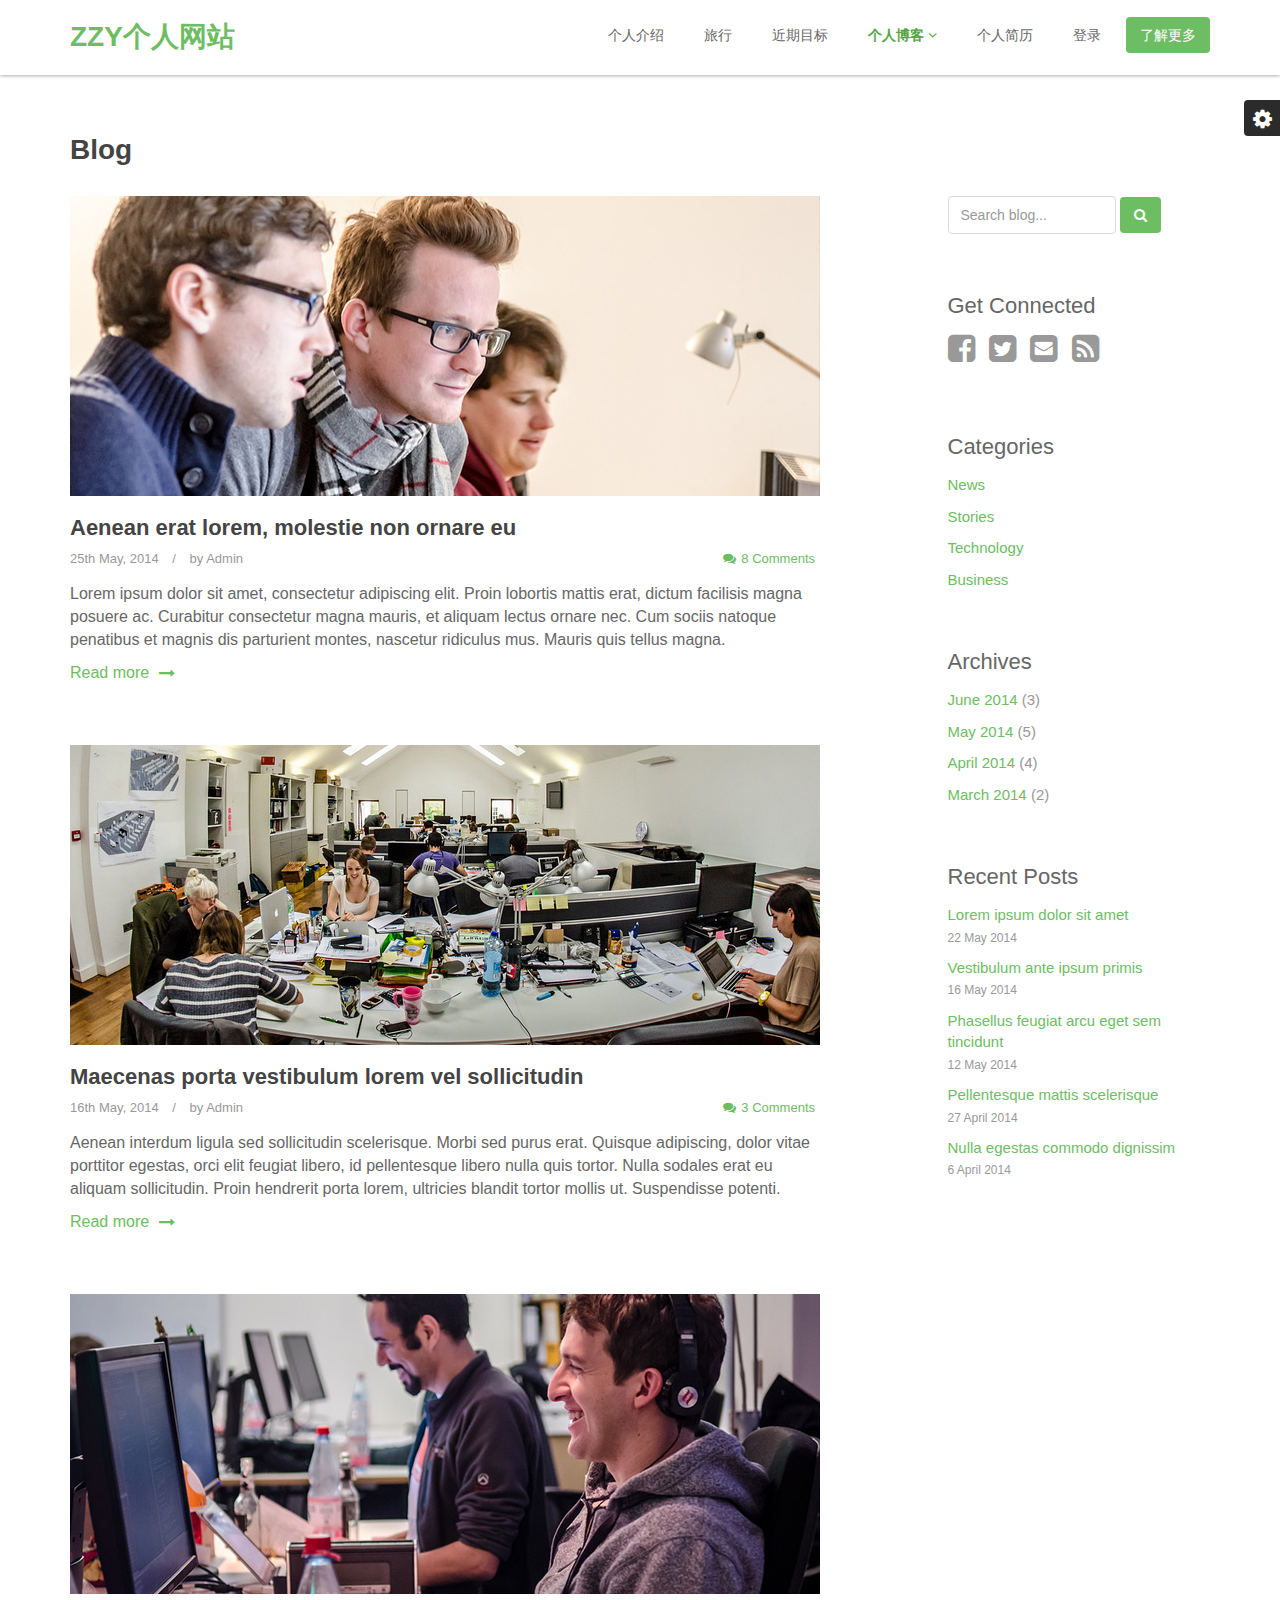
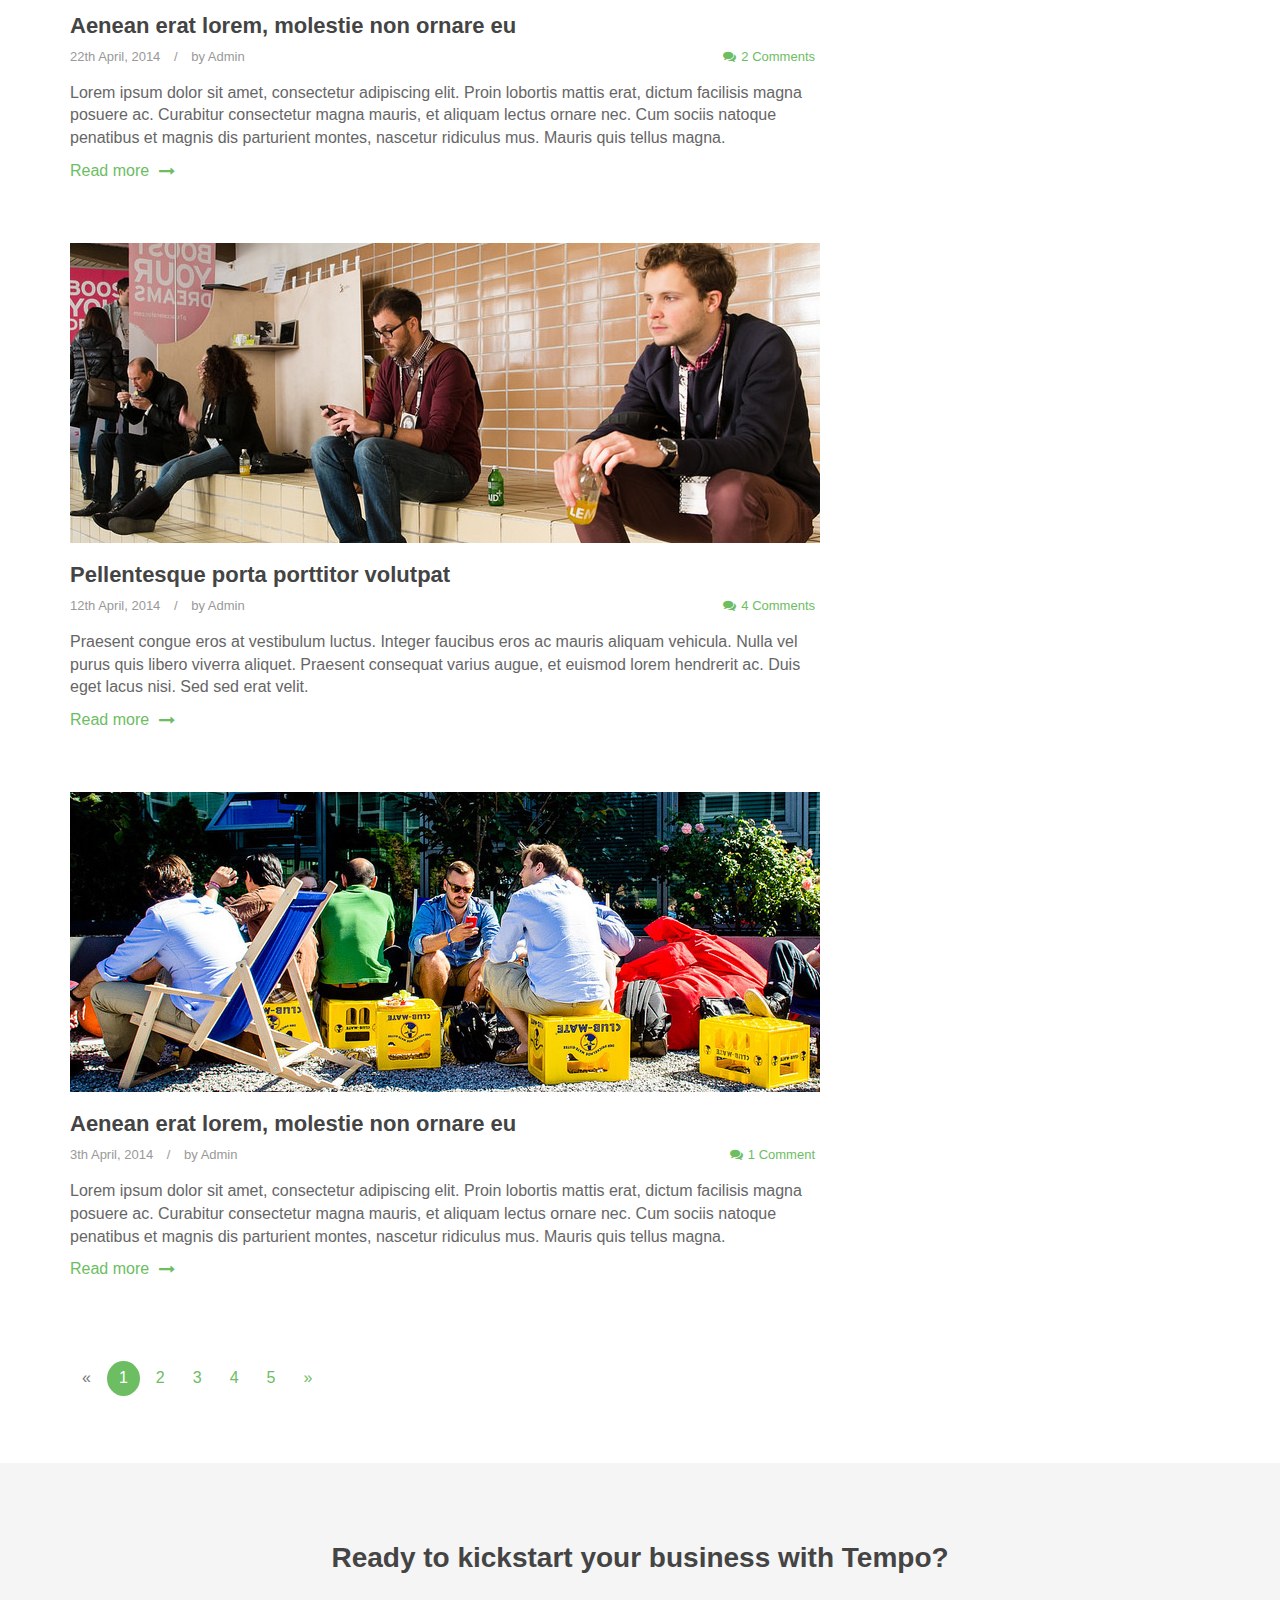
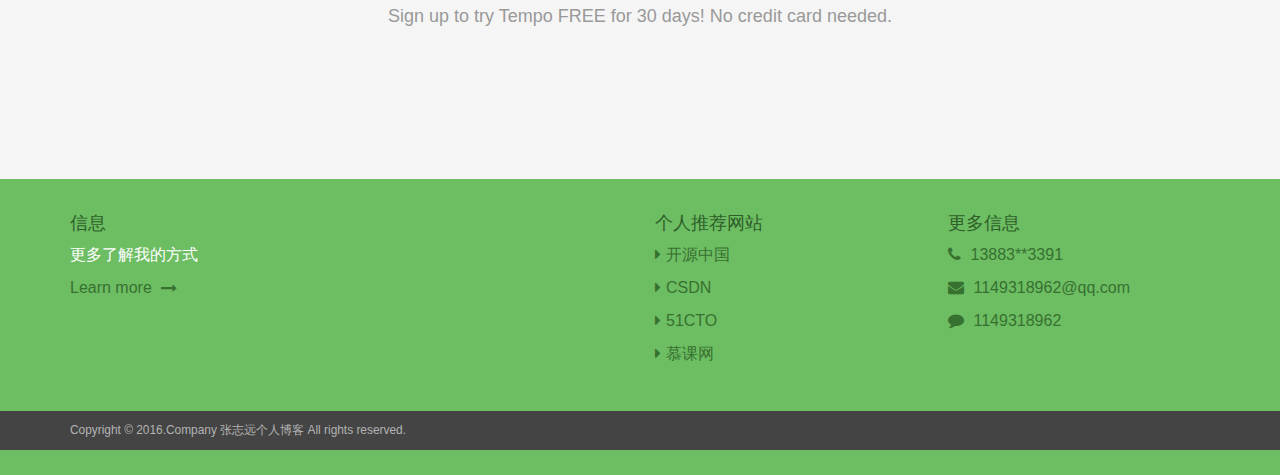
==== commit 479fe4c0: "commit" ====
--- a/personal/src/main/webapp/blog.html
+++ b/personal/src/main/webapp/blog.html
@@ -31,11 +31,12 @@
 <body class="blog-page">    
     <div class="wrapper">
         <!-- ******HEADER****** --> 
+         <!-- ******HEADER****** --> 
         <header id="header" class="header">  
             <div class="container">            
                 <h1 class="logo pull-left">
                     <a href="index.html">
-                        <span class="logo-title">Tempo</span>
+                        <span class="logo-title">zzy个人网站</span>
                     </a>
                 </h1><!--//logo-->              
                 <nav id="main-nav" class="main-nav navbar-right" role="navigation">
@@ -49,26 +50,27 @@
                     </div><!--//navbar-header-->            
                     <div class="navbar-collapse collapse" id="navbar-collapse">
                         <ul class="nav navbar-nav">
-                            <li class="nav-item"><a href="index.html">Home</a></li>
-                            <li class="nav-item"><a href="tour.html">Tour</a></li>
-                            <li class="nav-item"><a href="pricing.html">Pricing</a></li>
-                            <li class="nav-item dropdown">
-                                <a class="dropdown-toggle" data-toggle="dropdown" data-hover="dropdown" data-delay="0" data-close-others="false" href="blog.html">Blog <i class="fa fa-angle-down"></i></a>
+                            <li class="nav-item"><a href="index.html">个人介绍</a></li>
+                            <li class="nav-item"><a href="tour.html">旅行</a></li>
+                            <li class="nav-item"><a href="pricing.html">近期目标</a></li>
+                            <li class=" active nav-item dropdown">
+                                <a class="dropdown-toggle" data-toggle="dropdown" data-hover="dropdown" data-delay="0" data-close-others="false" href="blog.html">个人博客 <i class="fa fa-angle-down"></i></a>
                                 <ul class="dropdown-menu">
-                                    <li><a href="blog.html">Blog Home</a></li>
+                                    <li><a href="blog.html">最热</a></li>
                                     <li><a href="blog-single.html">Single Blog Post</a></li>
                                     <li><a href="404.html">404 Page</a></li>
                                     <li><a href="email-templates/tempo-email-color-1.html">Email Template (10 Colour Options)</a></li>           
                                 </ul>
                             </li><!--//dropdown--> 
-                            <li class="nav-item"><a href="contact.html">Contact</a></li>
-                            <li class="nav-item"><button type="button" class="login-trigger btn btn-link" data-toggle="modal" data-target="#login-modal">Log in</button></li>
-                            <li class="nav-item nav-item-cta last"><button type="button" class="btn btn-cta btn-cta-primary" data-toggle="modal" data-target="#signup-modal" >Get Started</button></li>
+                            <li class="nav-item"><a href="contact.html">个人简历</a></li>
+                            <li class="nav-item"><button type="button" class="login-trigger btn btn-link" data-toggle="modal" data-target="#login-modal">登录</button></li>
+                            <li class="nav-item nav-item-cta last"><button type="button" class="btn btn-cta btn-cta-primary" data-toggle="modal" data-target="#signup-modal" >了解更多</button></li>
                         </ul><!--//nav-->
                     </div><!--//navabr-collapse-->
                 </nav><!--//main-nav-->           
             </div><!--//container-->
         </header><!--//header-->
+        
         
         <!-- ******BLOG LIST****** --> 
         <div class="blog container">
@@ -263,38 +265,39 @@
         
     </div><!--//wrapper-->
     
-    <!-- ******FOOTER****** --> 
+          
+ <!-- ******FOOTER****** --> 
     <footer class="footer">
         <div class="footer-content">
             <div class="container">
                 <div class="row">
                     <div class="footer-col col-md-5 col-sm-7 col-sm-12 about">
                         <div class="footer-col-inner">
-                            <h3 class="title">About Us</h3>
-                            <p>Maecenas ac vehicula velit, nec facilisis elit. Phasellus non porttitor justo, eu bibendum elit. Maecenas pharetra non ligula quis ultricies. Nulla varius vestibulum ligula quis hendrerit. Maecenas et fermentum massa. Ut hendrerit, nulla fringilla venenatis pulvinar, nisl est adipiscing nunc, quis consequat mi mauris vel felis.</p>
+                            <h3 class="title">信息</h3>
+                            <p>更多了解我的方式</p>
                             <p><a class="more" href="#">Learn more <i class="fa fa-long-arrow-right"></i></a></p>
                             
                         </div><!--//footer-col-inner-->
                     </div><!--//foooter-col-->
                     <div class="footer-col col-md-3 col-sm-4 col-md-offset-1 links">
                         <div class="footer-col-inner">
-                            <h3 class="title">Links</h3>
+                            <h3 class="title">个人推荐网站</h3>
                             <ul class="list-unstyled">
-                                <li><a href="#"><i class="fa fa-caret-right"></i>Knowledge Base</a></li>
-                                <li><a href="#"><i class="fa fa-caret-right"></i>Jobs</a></li>
-                                <li><a href="#"><i class="fa fa-caret-right"></i>Press</a></li>
-                                <li><a href="#"><i class="fa fa-caret-right"></i>Terms of services</a></li>
-                                <li><a href="#"><i class="fa fa-caret-right"></i>Privacy Policy</a></li>
+                                <li><a href="#"><i class="fa fa-caret-right"></i><a>开源中国</a></li>
+                                <li><a href="#"><i class="fa fa-caret-right"></i>CSDN</a></li>
+                                <li><a href="#"><i class="fa fa-caret-right"></i>51CTO</a></li>
+                                <li><a href="#"><i class="fa fa-caret-right"></i>慕课网</a></li>
+                                
                             </ul>
                         </div><!--//footer-col-inner-->
                     </div><!--//foooter-col-->                 
                     <div class="footer-col col-md-3 col-sm-12 contact">
                         <div class="footer-col-inner">
-                            <h3 class="title">Get in touch</h3>
+                            <h3 class="title">更多信息</h3>
                             <div class="row">
-                                <p class="tel col-md-12 col-sm-4"><i class="fa fa-phone"></i>0800 123 4567</p>
-                                <p class="email col-md-12 col-sm-4"><i class="fa fa-envelope"></i><a href="#">support@website.com</a></p>
-                                <p class="email col-md-12 col-sm-4"><i class="fa fa-comment"></i><a href="#">Live Chat</a></p>    
+                                <p class="tel col-md-12 col-sm-4"><i class="fa fa-phone"></i>13883**3391</p>
+                                <p class="email col-md-12 col-sm-4"><i class="fa fa-envelope"></i><a href="#">1149318962@qq.com</a></p>
+                                <p class="email col-md-12 col-sm-4"><i class="fa fa-comment"></i><a href="#">1149318962</a></p>    
                             </div> 
                         </div><!--//footer-col-inner-->            
                     </div><!--//foooter-col-->   
@@ -304,18 +307,12 @@
         <div class="bottom-bar">
             <div class="container">
                 <div class="row">
-                    <small class="copyright col-md-6 col-sm-6 col-xs-12">Copyright &copy; 2016.Company name All rights reserved.<a target="_blank" href="http://sc.chinaz.com/moban/">&#x7F51;&#x9875;&#x6A21;&#x677F;</a></small>
-                    <ul class="social col-md-6 col-sm-6 col-xs-12 list-inline">
-                        <li><a href="#" ><i class="fa fa-twitter"></i></a></li>
-                        <li><a href="#" ><i class="fa fa-facebook"></i></a></li>                        
-                        <li><a href="#" ><i class="fa fa-linkedin"></i></a></li>
-                        <li class="last"><a href="#" ><i class="fa fa-youtube"></i></a></li>
-                    </ul><!--//social-->
+                    <small class="copyright col-md-6 col-sm-6 col-xs-12">Copyright &copy; 2016.Company 张志远个人博客 All rights reserved.<a target="_blank" href="http://sc.chinaz.com/moban/"></a></small>
+                    
                 </div><!--//row-->
             </div><!--//container-->
         </div><!--//bottom-bar-->
     </footer><!--//footer-->
-    
     
     <!-- Login Modal -->
     <div class="modal modal-login" id="login-modal" tabindex="-1" role="dialog" aria-labelledby="loginModalLabel" aria-hidden="true">
@@ -476,4 +473,4 @@
 </body>
 </html> 
 
-
+
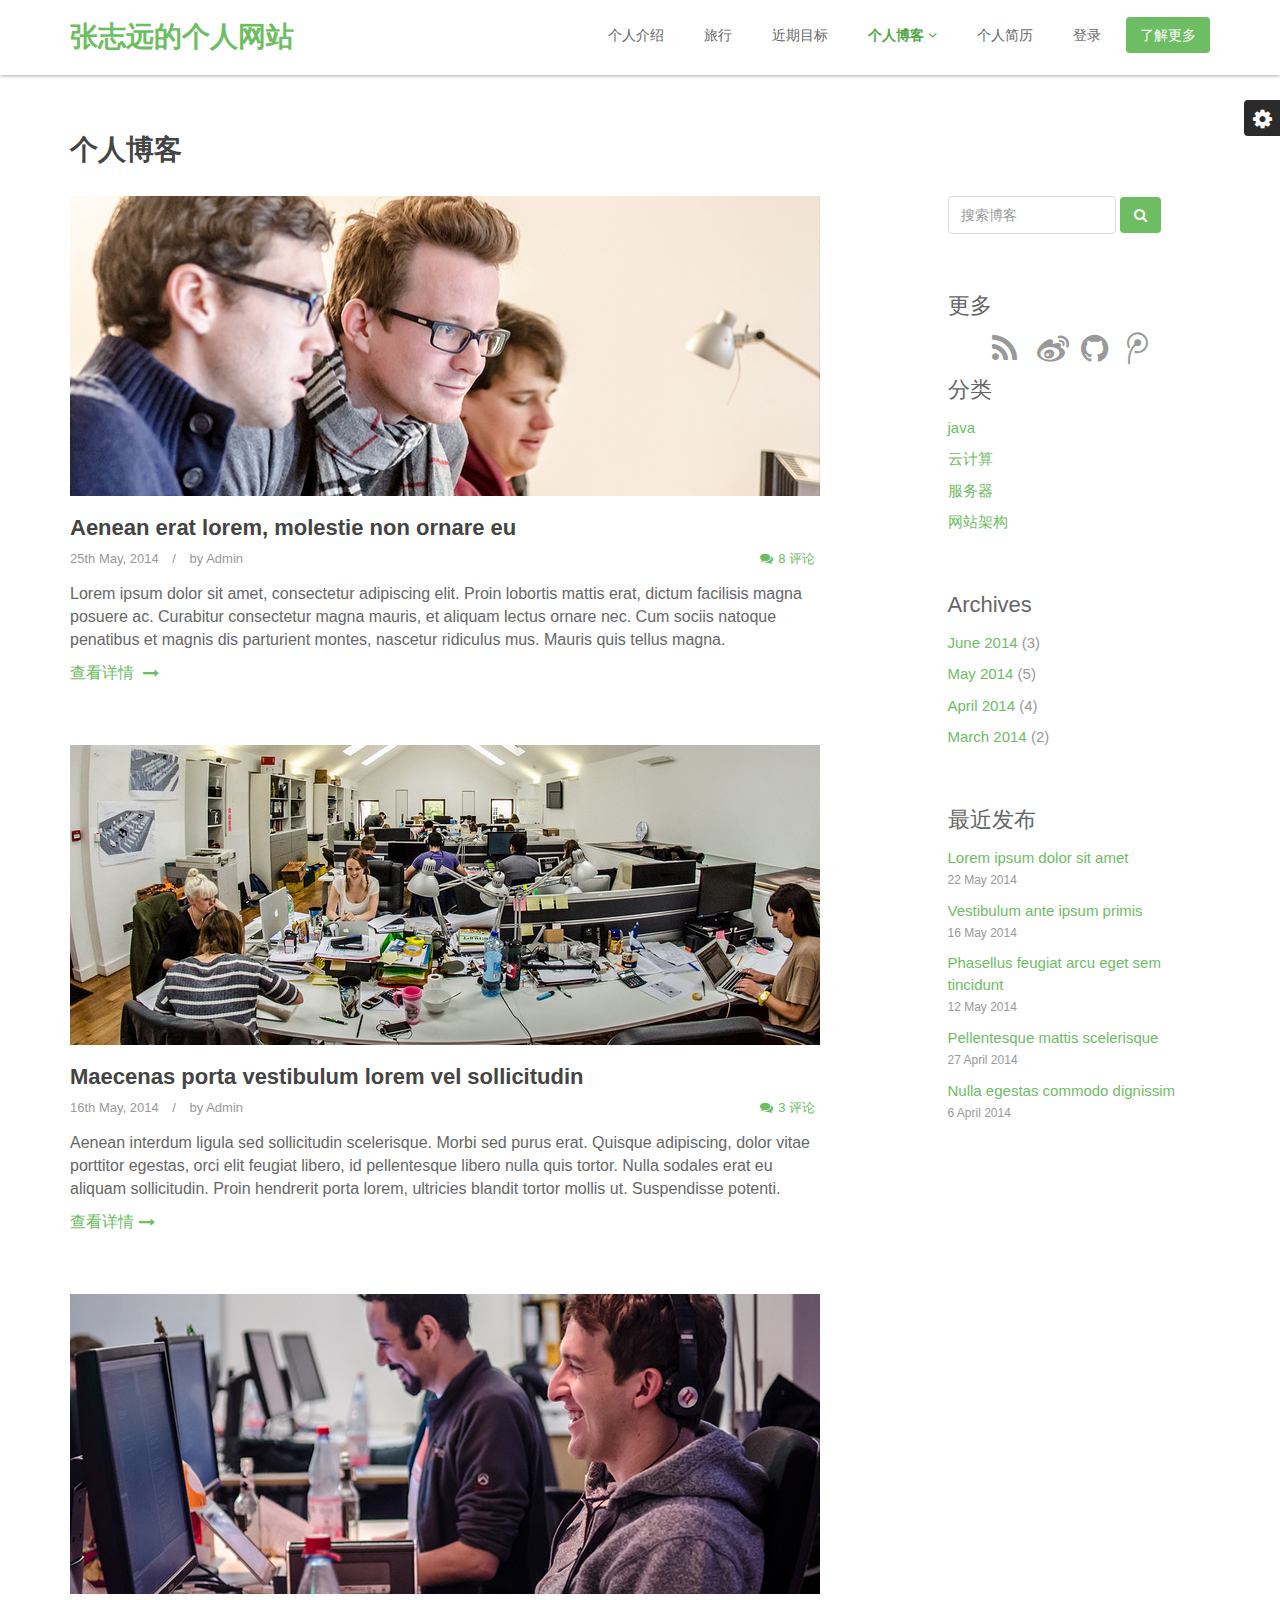
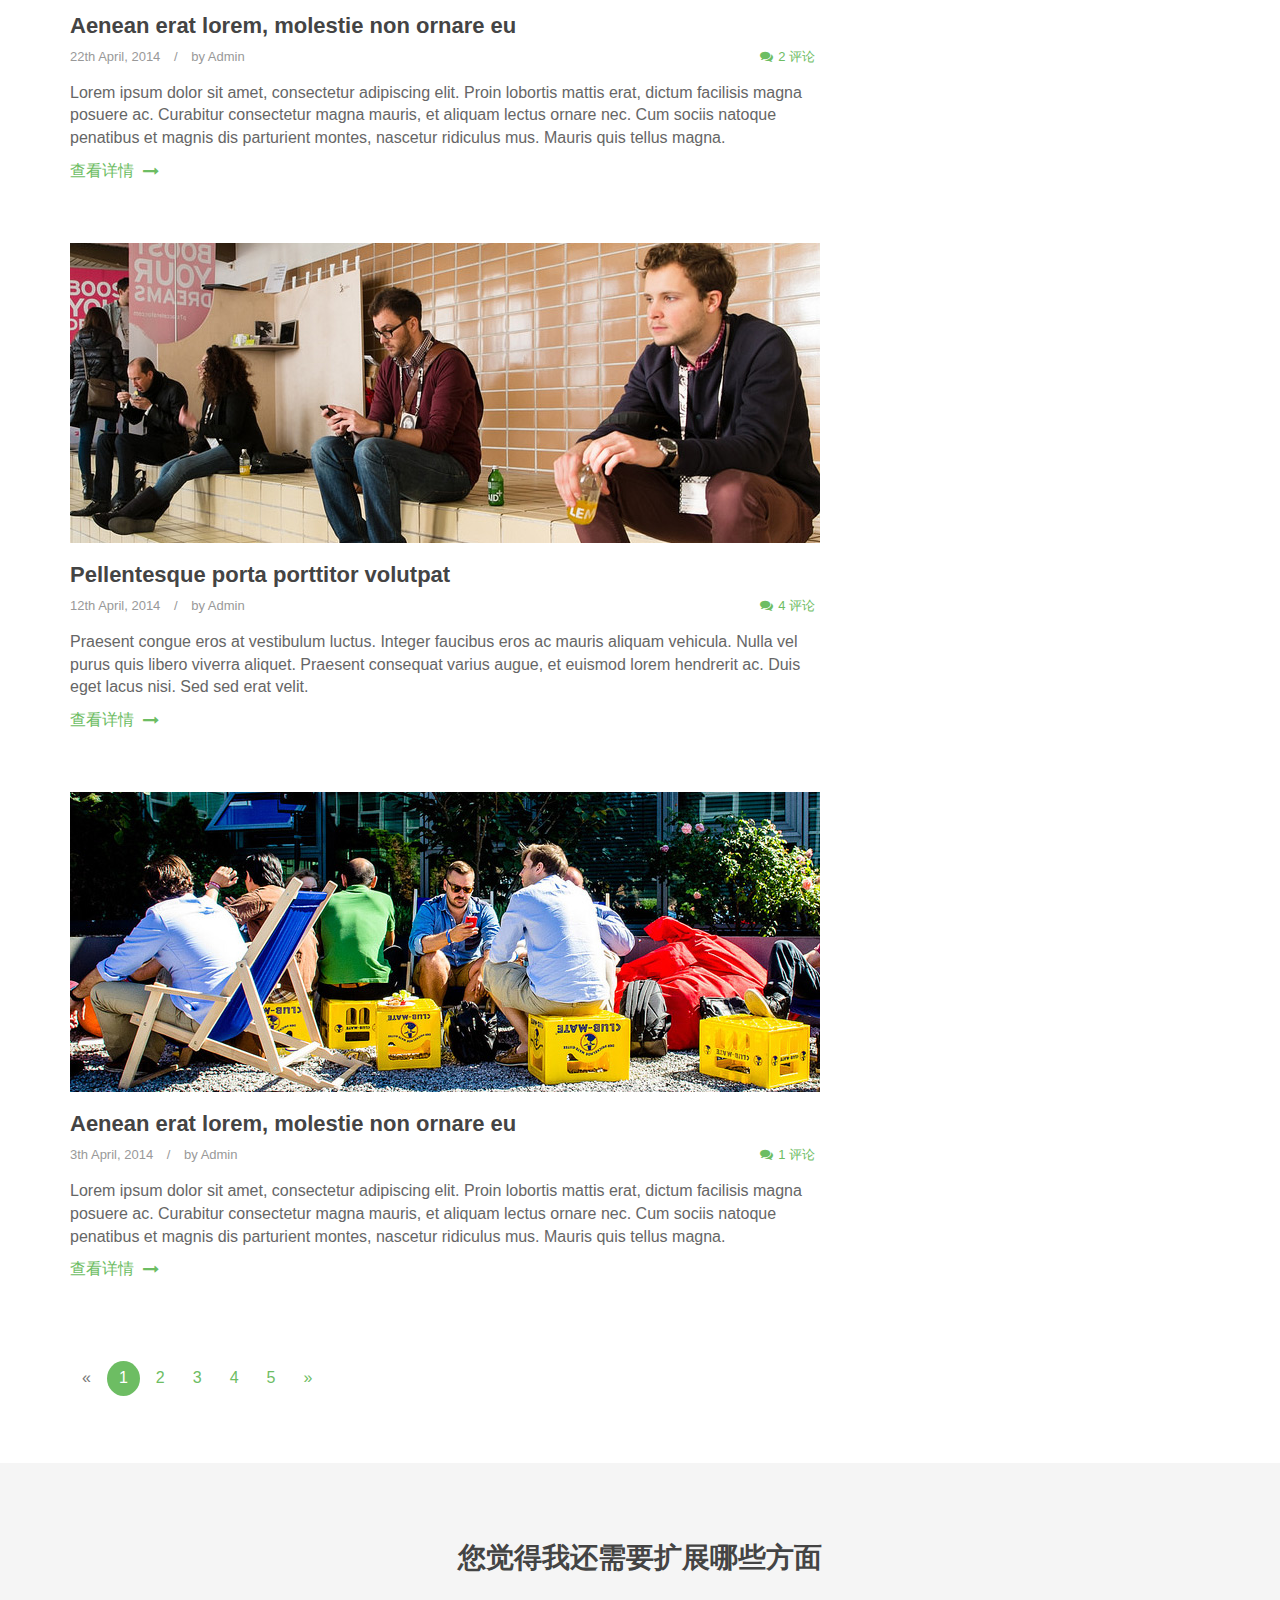
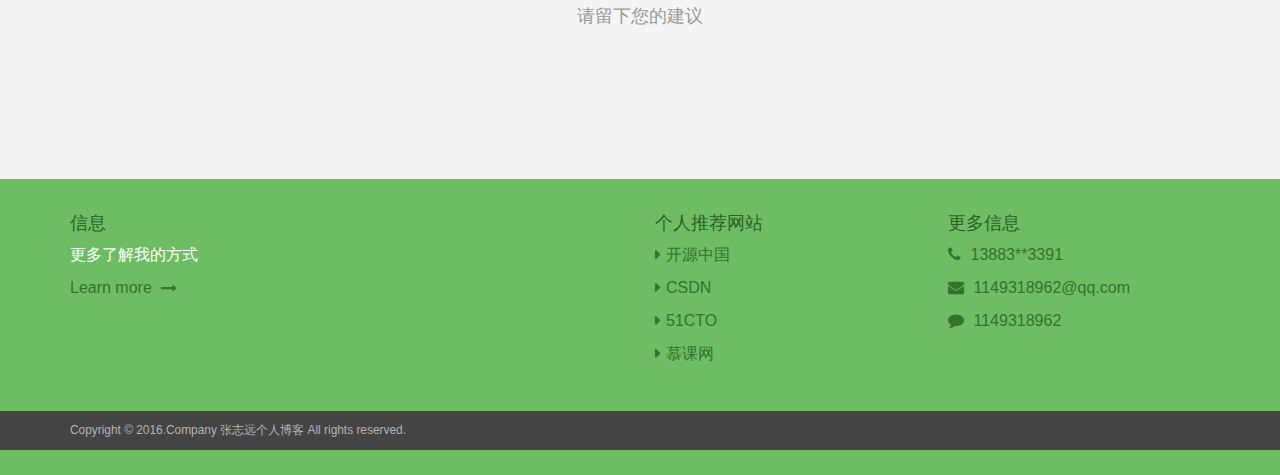
==== commit ce14f4dc: "commit" ====
--- a/personal/src/main/webapp/blog.html
+++ b/personal/src/main/webapp/blog.html
@@ -36,7 +36,7 @@
             <div class="container">            
                 <h1 class="logo pull-left">
                     <a href="index.html">
-                        <span class="logo-title">zzy个人网站</span>
+                        <span class="logo-title">张志远的个人网站</span>
                     </a>
                 </h1><!--//logo-->              
                 <nav id="main-nav" class="main-nav navbar-right" role="navigation">
@@ -74,7 +74,7 @@
         
         <!-- ******BLOG LIST****** --> 
         <div class="blog container">
-            <h2 class="title">Blog</h2>
+            <h2 class="title">个人博客</h2>
             <div class="row">
                 <div id="blog-list" class="blog-list section col-md-8 col-sm-8 col-xs-12">
                     <article class="post">
@@ -88,13 +88,13 @@
                                 	<li class="post-time post_date date updated">25th May, 2014</li>
                                 	<li class="post-author"> by <a href="#">Admin</a></li>
                                 	<li class="post-comments-link">
-                            	        <a href="blog-single.html#comment-area"><i class="fa fa-comments"></i>8 Comments</a>
+                            	        <a href="blog-single.html#comment-area"><i class="fa fa-comments"></i>8 评论</a>
                             	    </li>
                             	</ul><!--//meta-list-->                           	
                             </div><!--meta-->
                             <div class="post-entry">
                             <p>Lorem ipsum dolor sit amet, consectetur adipiscing elit. Proin lobortis mattis erat, dictum facilisis magna posuere ac. Curabitur consectetur magna mauris, et aliquam lectus ornare nec. Cum sociis natoque penatibus et magnis dis parturient montes, nascetur ridiculus mus. Mauris quis tellus magna.</p>
-                            <a class="read-more" href="blog-single.html">Read more <i class="fa fa-long-arrow-right"></i></a>
+                            <a class="read-more" href="blog-single.html">查看详情 <i class="fa fa-long-arrow-right"></i></a>
                             </div>
                         </div>
                     </article><!--//post-->
@@ -110,13 +110,14 @@
                                 	<li class="post-time post_date date updated">16th May, 2014</li>
                                 	<li class="post-author"> by <a href="#">Admin</a></li>
                                 	<li class="post-comments-link">
-                            	        <a href="blog-single.html#comment-area"><i class="fa fa-comments"></i>3 Comments</a>
+                            	        <a href="blog-single.html#comment-area"><i class="fa fa-comments"></i>3 评论
+                                        </a>
                             	    </li>
                             	</ul><!--//meta-list-->                           	
                             </div><!--meta-->
                             <div class="post-entry">
                             <p>Aenean interdum ligula sed sollicitudin scelerisque. Morbi sed purus erat. Quisque adipiscing, dolor vitae porttitor egestas, orci elit feugiat libero, id pellentesque libero nulla quis tortor. Nulla sodales erat eu aliquam sollicitudin. Proin hendrerit porta lorem, ultricies blandit tortor mollis ut. Suspendisse potenti.</p>
-                            <a class="read-more" href="blog-single.html">Read more <i class="fa fa-long-arrow-right"></i></a>
+                            <a class="read-more" href="blog-single.html">查看详情<i class="fa fa-long-arrow-right"></i></a>
                             </div>
                         </div>
                     </article><!--//post-->
@@ -132,13 +133,13 @@
                                 	<li class="post-time post_date date updated">22th April, 2014</li>
                                 	<li class="post-author"> by <a href="#">Admin</a></li>
                                 	<li class="post-comments-link">
-                            	        <a href="blog-single.html#comment-area"><i class="fa fa-comments"></i>2 Comments</a>
+                            	        <a href="blog-single.html#comment-area"><i class="fa fa-comments"></i>2 评论</a>
                             	    </li>
                             	</ul><!--//meta-list-->                           	
                             </div><!--meta-->
                             <div class="post-entry">
                             <p>Lorem ipsum dolor sit amet, consectetur adipiscing elit. Proin lobortis mattis erat, dictum facilisis magna posuere ac. Curabitur consectetur magna mauris, et aliquam lectus ornare nec. Cum sociis natoque penatibus et magnis dis parturient montes, nascetur ridiculus mus. Mauris quis tellus magna.</p>
-                            <a class="read-more" href="blog-single.html">Read more <i class="fa fa-long-arrow-right"></i></a>
+                            <a class="read-more" href="blog-single.html">查看详情 <i class="fa fa-long-arrow-right"></i></a>
                             </div>
                         </div>
                     </article><!--//post-->
@@ -154,13 +155,13 @@
                                 	<li class="post-time post_date date updated">12th April, 2014</li>
                                 	<li class="post-author"> by <a href="#">Admin</a></li>
                                 	<li class="post-comments-link">
-                            	        <a href="blog-single.html#comment-area"><i class="fa fa-comments"></i>4 Comments</a>
+                            	        <a href="blog-single.html#comment-area"><i class="fa fa-comments"></i>4 评论</a>
                             	    </li>
                             	</ul><!--//meta-list-->                           	
                             </div><!--meta-->
                             <div class="post-entry">
                             <p>Praesent congue eros at vestibulum luctus. Integer faucibus eros ac mauris aliquam vehicula. Nulla vel purus quis libero viverra aliquet. Praesent consequat varius augue, et euismod lorem hendrerit ac. Duis eget lacus nisi. Sed sed erat velit.</p>
-                            <a class="read-more" href="blog-single.html">Read more <i class="fa fa-long-arrow-right"></i></a>
+                            <a class="read-more" href="blog-single.html">查看详情 <i class="fa fa-long-arrow-right"></i></a>
                             </div>
                         </div>
                     </article><!--//post-->
@@ -176,13 +177,13 @@
                                 	<li class="post-time post_date date updated">3th April, 2014</li>
                                 	<li class="post-author"> by <a href="#">Admin</a></li>
                                 	<li class="post-comments-link">
-                            	        <a href="blog-single.html#comment-area"><i class="fa fa-comments"></i>1 Comment</a>
+                            	        <a href="blog-single.html#comment-area"><i class="fa fa-comments"></i>1 评论</a>
                             	    </li>
                             	</ul><!--//meta-list-->                           	
                             </div><!--meta-->
                             <div class="post-entry">
                             <p>Lorem ipsum dolor sit amet, consectetur adipiscing elit. Proin lobortis mattis erat, dictum facilisis magna posuere ac. Curabitur consectetur magna mauris, et aliquam lectus ornare nec. Cum sociis natoque penatibus et magnis dis parturient montes, nascetur ridiculus mus. Mauris quis tellus magna.</p>
-                            <a class="read-more" href="blog-single.html">Read more <i class="fa fa-long-arrow-right"></i></a>
+                            <a class="read-more" href="blog-single.html">查看详情 <i class="fa fa-long-arrow-right"></i></a>
                             </div>
                         </div>
                     </article><!--//post-->
@@ -199,30 +200,33 @@
                 
                 <aside id="blog-sidebar" class="blog-sidebar col-md-3 col-sm-4 col-xs-12 col-md-offset-1 col-sm-offset-0 col-xs-offset-0">
                     <section class="widget search">
-                        <h3 class="sr-only title">Search Blog</h3>
+                        <h3 class="sr-only title">搜索博客</h3>
                         <form class="search-blog-form">
                             <div class="form-group">
-                                <input type="text" class="form-control" placeholder="Search blog...">
+                                <input type="text" class="form-control" placeholder="搜索博客">
                             </div>
                             <button type="submit" class="btn btn-cta btn-cta-primary"><i class="fa fa-search"></i></button>
                         </form>
                     </section><!--//search-->
                     <section class="widget social">
-                        <h3 class="title">Get Connected</h3>
+                        <h3 class="title">更多</h3>
                         <ul class="list-inline">
-                            <li><a href="#"><i class="fa fa-facebook-square"></i></a></li>
-                            <li><a href="#"><i class="fa fa-twitter-square"></i></a></li>
-                            <li><a href="#"><i class="fa fa-envelope-square"></i></a></li>
-                            <li><a href="#"><i class="fa fa-rss-square"></i></a></li>
+                            <li class="col-md-2 col-sm-4 col-xs-6 xs-break"><a href="#"><img class="img-responsive" src="" alt=""></a></li>
+                        <li class="col-md-2 col-sm-4 col-xs-6 "><a href="http://blog.csdn.net/kobelovestuding" alt=""><i class="fa fa-rss fa-3x" aria-hidden="true"></i></a></li>
+                        <li class="col-md-2 col-sm-4 col-xs-6"><a href="http://weibo.com/p/1005052922535257?is_all=1"/><i class="fa fa-weibo fa-4x" aria-hidden="true" ></i></li>
+                        <li class="col-md-2 col-sm-4 col-xs-6 xs-break"><a href="http://github.com/kobehaha"><i class="fa fa-github fa-4x" aria-hidden="true"></i></a></li>                    
+                        <li class="col-md-2 col-sm-4 col-xs-6 sm-break"><a href="http://t.qq.com/kobe_branyt"><i class="fa fa-tencent-weibo fa-4x" aria-hidden="false"></i></a></li>
+                        
+                        <li class="col-md-2 col-sm-4 col-xs-6"><a href="#"><img class="img-responsive" src="" alt=""></a></li>
                         </ul>
                     </section><!--//widget-->
                     <section class="widget categories">
-                        <h3 class="title">Categories</h3>
+                        <h3 class="title">分类</h3>
                         <ul class="list-unstyled">
-                            <li><a href="#">News</a></li>
-                            <li><a href="#">Stories</a></li>
-                            <li><a href="#">Technology</a></li>
-                            <li><a href="#">Business</a></li>
+                            <li><a href="#">java</a></li>
+                            <li><a href="#">云计算</a></li>
+                            <li><a href="#">服务器</a></li>
+                            <li><a href="#">网站架构</a></li>
                         </ul>
                     </section><!--//widget-->
                     <section class="widget archives">
@@ -235,7 +239,7 @@
                         </ul>
                     </section><!--//widget-->
                     <section class="widget recent-posts">
-                        <h3 class="title">Recent Posts</h3>
+                        <h3 class="title">最近发布</h3>
                         <ul class="list-unstyled">
                             <li><a href="#">Lorem ipsum dolor sit amet</a><br /><span class="date">22 May 2014</span></li>
                             <li><a href="#">Vestibulum ante ipsum primis</a><br /><span class="date">16 May 2014</span></li>
@@ -251,14 +255,14 @@
         <!-- ******SIGNUP****** --> 
         <section id="signup" class="signup has-bg-color">
             <div class="container text-center">
-                <h2 class="title">Ready to kickstart your business with Tempo?</h2>
-                <p class="summary">Sign up to try Tempo FREE for 30 days! No credit card needed.</p>
+                <h2 class="title">您觉得我还需要扩展哪些方面</h2>
+                <p class="summary">请留下您的建议</p>
                 <form class="signup-form" method="post" action="#">
                     <div class="form-group">
                         <label class="sr-only" for="semail2">Your email</label>
-                        <input type="email" id="semail2" name="semail2" class="form-control" placeholder="Enter your email address" required>
+                        <input type="email" id="semail2" name="semail2" class="form-control" placeholder="建议" required>
                     </div>
-                    <button type="submit" class="btn btn-cta btn-cta-primary">SIGN UP</button>
+                    <button type="submit" class="btn btn-cta btn-cta-primary">提交</button>
                 </form><!--//signup-form-->
             </div>
         </section><!--//signup-->
